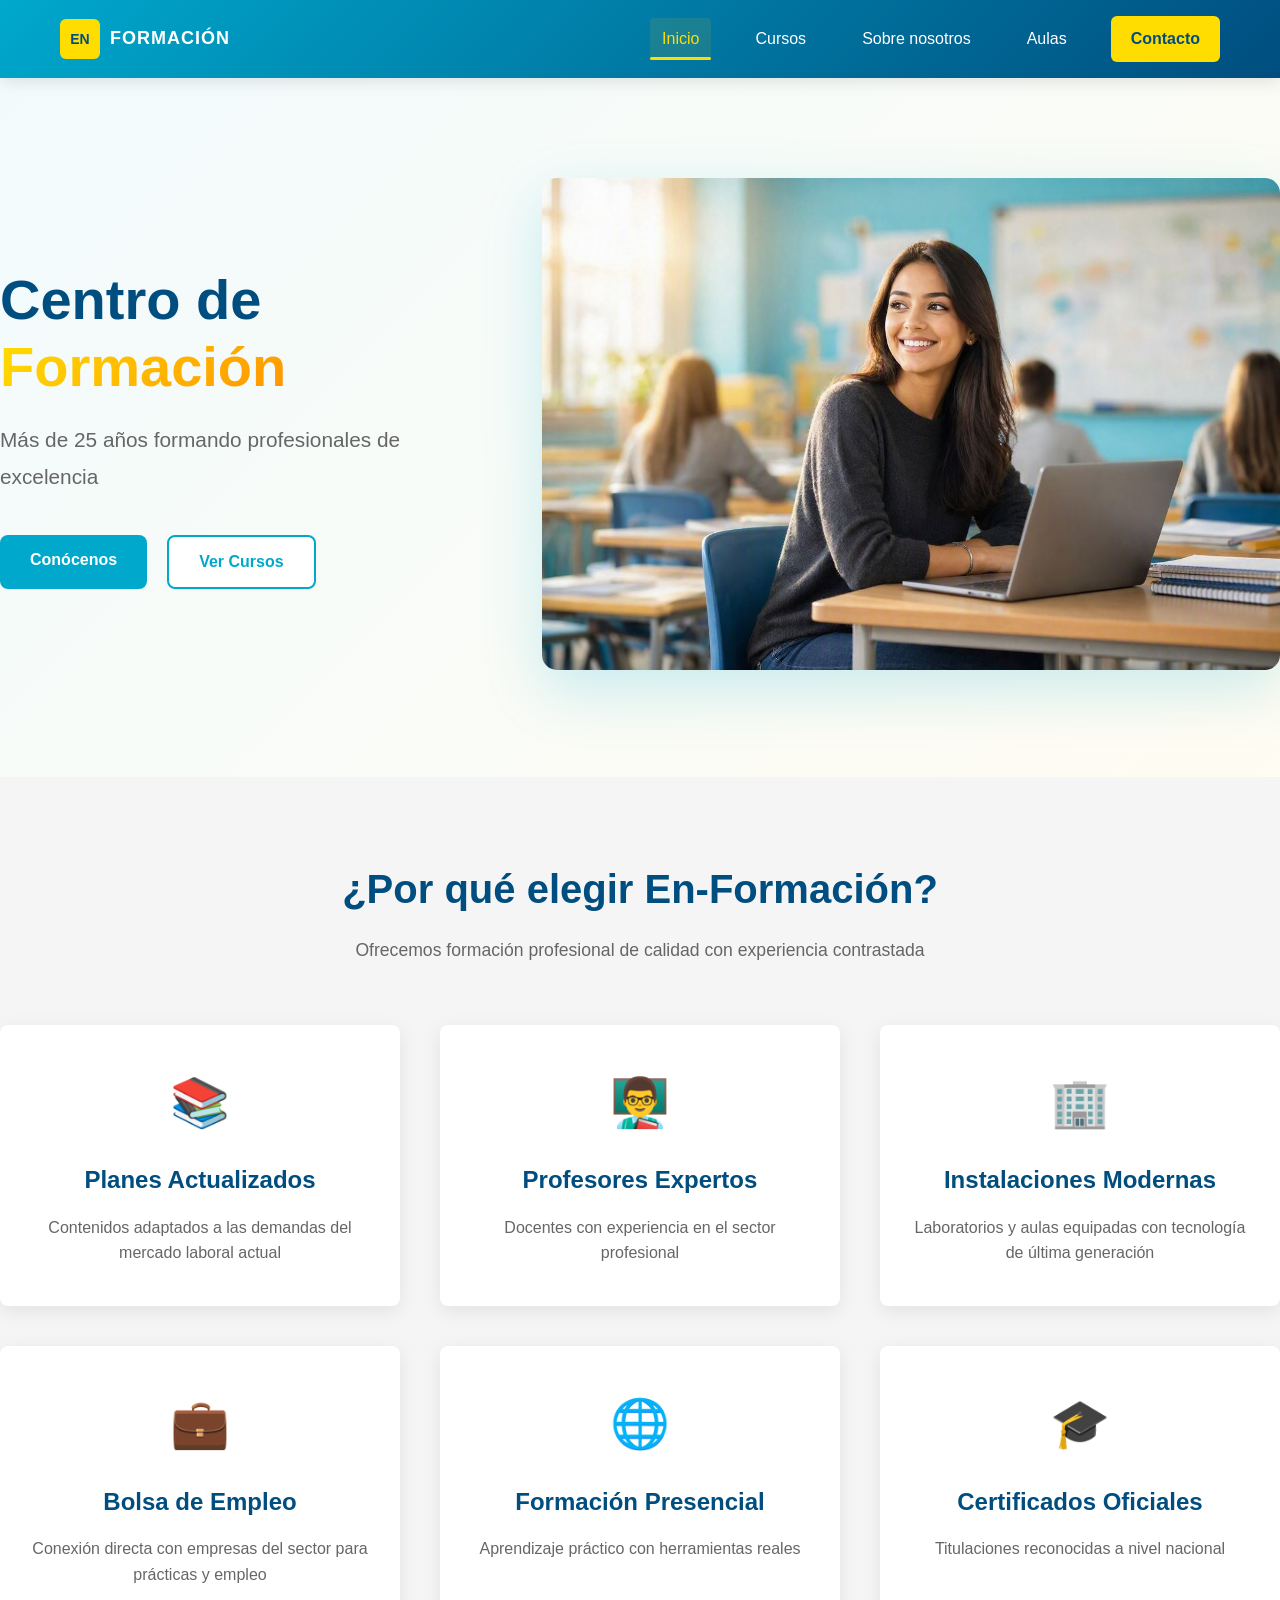
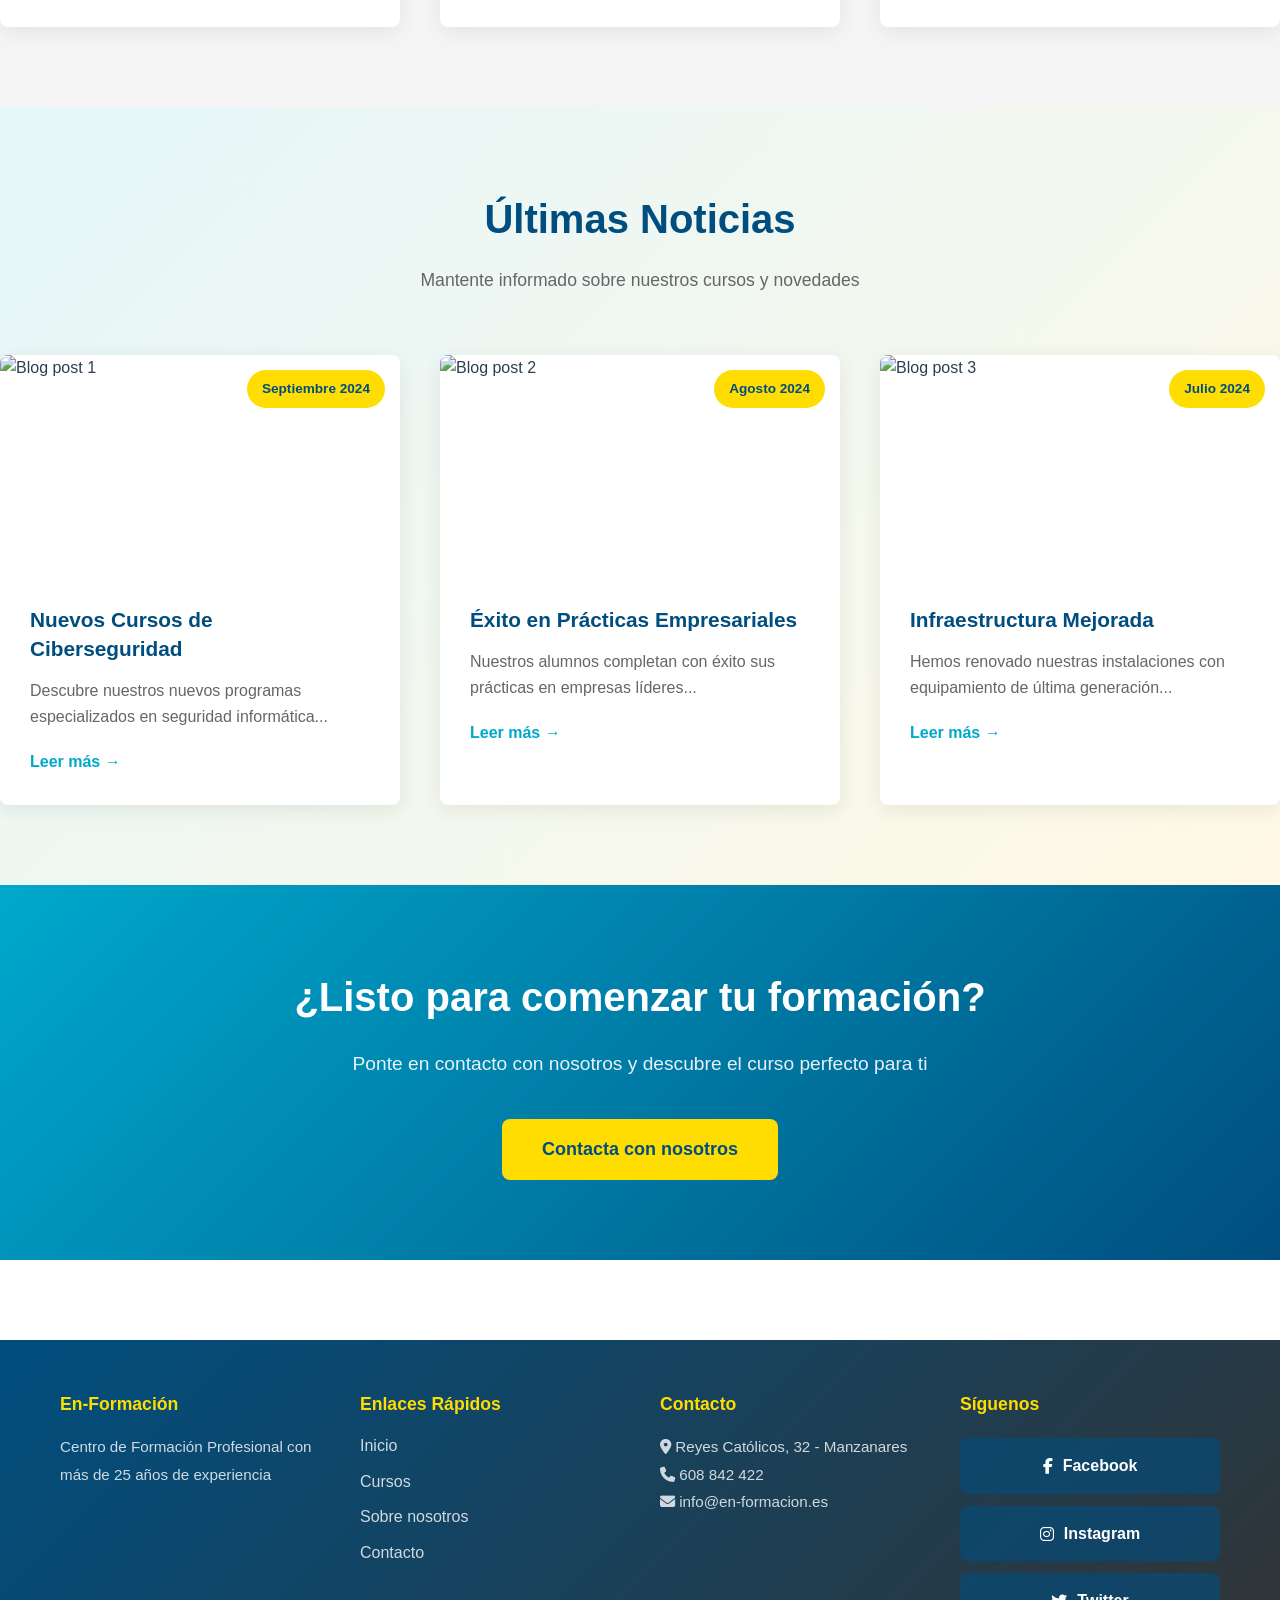
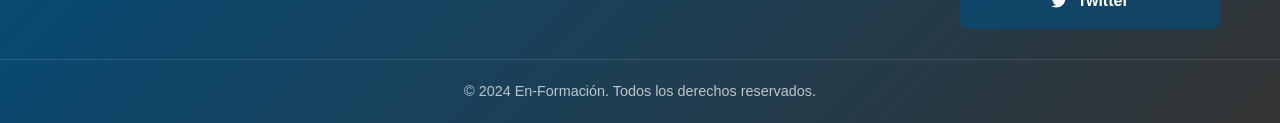
==== index.html @ 6f0fa68d "Subiendo proyecto" ====
<!DOCTYPE html>
<html lang="es">
<head>
    <meta charset="UTF-8">
    <meta name="viewport" content="width=device-width, initial-scale=1.0">
    <title>En-Formación | Centro de Formación Profesional</title>
    <link rel="stylesheet" href="css/style.css">
    <link rel="stylesheet" href="css/index.css">
    <link rel="stylesheet" href="https://cdnjs.cloudflare.com/ajax/libs/font-awesome/6.4.0/css/all.min.css">
</head>
<body>
    <!-- HEADER/NAVBAR -->
    <header class="navbar">
        <div class="navbar-container">
            <div class="logo">
                <span class="logo-icon">EN</span>
                <span class="logo-text">FORMACIÓN</span>
            </div>
            <nav class="nav-menu">
                <a href="index.html" class="nav-link active">Inicio</a>
                <a href="cursos.html" class="nav-link">Cursos</a>
                <a href="sobre-nosotros.html" class="nav-link">Sobre nosotros</a>
                <a href="galeria.html" class="nav-link">Aulas</a>
                <a href="contacto.html" class="nav-link cta-btn">Contacto</a>
            </nav>
            <div class="hamburger">
                <span></span>
                <span></span>
                <span></span>
            </div>
        </div>
    </header>

    <!-- HERO SECTION -->
    <section class="hero">
        <div class="hero-content">
            <h1 class="hero-title">Centro de <span class="highlight-yellow">Formación</span></h1>
            <p class="hero-subtitle">Más de 25 años formando profesionales de excelencia</p>
            <div class="hero-buttons">
                <a href="sobre-nosotros.html" class="btn btn-primary">Conócenos</a>
                <a href="cursos.html" class="btn btn-secondary">Ver Cursos</a>
            </div>
        </div>
        <div class="hero-image">
            <img src="img/hero-main.jpg" alt="Centro de Formación">
        </div>
    </section>

    <!-- CARACTERÍSTICAS -->
    <section class="features">
        <div class="section-header">
            <h2>¿Por qué elegir En-Formación?</h2>
            <p>Ofrecemos formación profesional de calidad con experiencia contrastada</p>
        </div>
        <div class="features-grid">
            <div class="feature-card">
                <div class="feature-icon">📚</div>
                <h3>Planes Actualizados</h3>
                <p>Contenidos adaptados a las demandas del mercado laboral actual</p>
            </div>
            <div class="feature-card">
                <div class="feature-icon">👨‍🏫</div>
                <h3>Profesores Expertos</h3>
                <p>Docentes con experiencia en el sector profesional</p>
            </div>
            <div class="feature-card">
                <div class="feature-icon">🏢</div>
                <h3>Instalaciones Modernas</h3>
                <p>Laboratorios y aulas equipadas con tecnología de última generación</p>
            </div>
            <div class="feature-card">
                <div class="feature-icon">💼</div>
                <h3>Bolsa de Empleo</h3>
                <p>Conexión directa con empresas del sector para prácticas y empleo</p>
            </div>
            <div class="feature-card">
                <div class="feature-icon">🌐</div>
                <h3>Formación Presencial</h3>
                <p>Aprendizaje práctico con herramientas reales</p>
            </div>
            <div class="feature-card">
                <div class="feature-icon">🎓</div>
                <h3>Certificados Oficiales</h3>
                <p>Titulaciones reconocidas a nivel nacional</p>
            </div>
        </div>
    </section>

    <!-- BLOG PREVIEW -->
    <section class="blog-preview">
        <div class="section-header">
            <h2>Últimas Noticias</h2>
            <p>Mantente informado sobre nuestros cursos y novedades</p>
        </div>
        <div class="blog-grid">
            <article class="blog-card">
                <div class="blog-image">
                    <img src="img/blog-1.jpg" alt="Blog post 1">
                    <span class="blog-date">Septiembre 2024</span>
                </div>
                <div class="blog-content">
                    <h3>Nuevos Cursos de Ciberseguridad</h3>
                    <p>Descubre nuestros nuevos programas especializados en seguridad informática...</p>
                    <a href="#" class="read-more">Leer más →</a>
                </div>
            </article>
            <article class="blog-card">
                <div class="blog-image">
                    <img src="img/blog-2.jpg" alt="Blog post 2">
                    <span class="blog-date">Agosto 2024</span>
                </div>
                <div class="blog-content">
                    <h3>Éxito en Prácticas Empresariales</h3>
                    <p>Nuestros alumnos completan con éxito sus prácticas en empresas líderes...</p>
                    <a href="#" class="read-more">Leer más →</a>
                </div>
            </article>
            <article class="blog-card">
                <div class="blog-image">
                    <img src="img/blog-3.jpg" alt="Blog post 3">
                    <span class="blog-date">Julio 2024</span>
                </div>
                <div class="blog-content">
                    <h3>Infraestructura Mejorada</h3>
                    <p>Hemos renovado nuestras instalaciones con equipamiento de última generación...</p>
                    <a href="#" class="read-more">Leer más →</a>
                </div>
            </article>
        </div>
    </section>

    <!-- CTA SECTION -->
    <section class="cta-section">
        <h2>¿Listo para comenzar tu formación?</h2>
        <p>Ponte en contacto con nosotros y descubre el curso perfecto para ti</p>
        <a href="contacto.html" class="btn btn-large">Contacta con nosotros</a>
    </section>

    <!-- FOOTER -->
    <footer class="footer">
        <div class="footer-content">
            <div class="footer-section">
                <h4>En-Formación</h4>
                <p>Centro de Formación Profesional con más de 25 años de experiencia</p>
            </div>
            <div class="footer-section">
                <h4>Enlaces Rápidos</h4>
                <ul>
                    <li><a href="index.html">Inicio</a></li>
                    <li><a href="cursos.html">Cursos</a></li>
                    <li><a href="sobre-nosotros.html">Sobre nosotros</a></li>
                    <li><a href="contacto.html">Contacto</a></li>
                </ul>
            </div>
            <div class="footer-section">
                <h4>Contacto</h4>
                <p><i class="fas fa-map-marker-alt"></i> Reyes Católicos, 32 - Manzanares</p>
                <p><i class="fas fa-phone"></i> 608 842 422</p>
                <p><i class="fas fa-envelope"></i> info@en-formacion.es</p>
            </div>
            <div class="footer-section">
                <h4>Síguenos</h4>
                <div class="social-links">
    <a href="https://facebook.com/enformacionmanzanares" class="social-link-button" target="_blank">
        <i class="fab fa-facebook-f"></i> Facebook
    </a>
    <a href="https://instagram.com/enformacion" class="social-link-button" target="_blank">
        <i class="fab fa-instagram"></i> Instagram
    </a>
    <a href="https://twitter.com/enformacion" class="social-link-button" target="_blank">
        <i class="fab fa-twitter"></i> Twitter
    </a>
</div>
            </div>
        </div>
        <div class="footer-bottom">
            <p>&copy; 2024 En-Formación. Todos los derechos reservados.</p>
        </div>
    </footer>

    <script src="js/script.js"></script>
</body>
</html>
---- css/style.css ----
/* ===== VARIABLES Y COLORES ===== */
:root {
    --primary-blue: #00A8CC;
    --dark-blue: #004E7F;
    --light-blue: #E0F7FF;
    --primary-yellow: #FFDD00;
    --dark-yellow: #FF9500;
    --dark-gray: #333333;
    --light-gray: #f5f5f5;
    --white: #ffffff;
    --text-dark: #2c3e50;
    --border-radius: 8px;
    --transition: all 0.3s ease;
}

/* ===== RESET ===== */
* {
    margin: 0;
    padding: 0;
    box-sizing: border-box;
}

html {
    scroll-behavior: smooth;
}

body {
    font-family: 'Segoe UI', Tahoma, Geneva, Verdana, sans-serif;
    color: var(--text-dark);
    line-height: 1.6;
    background-color: var(--white);
}

/* ===== CONTENEDOR ===== */
.container {
    max-width: 1200px;
    margin: 0 auto;
    padding: 0 20px;
}

/* ===== NAVBAR/HEADER ===== */
.navbar {
    background: linear-gradient(135deg, var(--primary-blue) 0%, var(--dark-blue) 100%);
    padding: 1rem 0;
    position: sticky;
    top: 0;
    z-index: 1000;
    box-shadow: 0 4px 15px rgba(0, 0, 0, 0.1);
}

.navbar-container {
    max-width: 1200px;
    margin: 0 auto;
    padding: 0 20px;
    display: flex;
    justify-content: space-between;
    align-items: center;
}

.logo {
    display: flex;
    align-items: center;
    gap: 10px;
    cursor: pointer;
    transition: var(--transition);
}

.logo-icon {
    background-color: var(--primary-yellow);
    color: var(--dark-blue);
    width: 40px;
    height: 40px;
    display: flex;
    align-items: center;
    justify-content: center;
    border-radius: 6px;
    font-weight: bold;
    font-size: 14px;
}

.logo-text {
    color: var(--white);
    font-weight: 700;
    font-size: 18px;
    letter-spacing: 1px;
}

.logo:hover {
    transform: scale(1.05);
}

/* ===== NAVEGACIÓN ===== */
.nav-menu {
    display: flex;
    gap: 2rem;
    align-items: center;
}

.nav-link {
    color: var(--white);
    text-decoration: none;
    font-weight: 500;
    transition: var(--transition);
    padding: 8px 12px;
    border-radius: 4px;
    position: relative;
}

.nav-link:hover,
.nav-link.active {
    color: var(--primary-yellow);
    background-color: rgba(255, 195, 0, 0.1);
}

.nav-link.active::after {
    content: '';
    position: absolute;
    bottom: 0;
    left: 0;
    right: 0;
    height: 3px;
    background-color: var(--primary-yellow);
    border-radius: 2px;
}

.cta-btn {
    background-color: var(--primary-yellow);
    color: var(--dark-blue);
    padding: 10px 20px;
    border-radius: 6px;
    font-weight: 600;
}

.cta-btn:hover {
    background-color: var(--dark-yellow);
    color: var(--white);
}

/* ===== HAMBURGER (Mobile) ===== */
.hamburger {
    display: none;
    flex-direction: column;
    cursor: pointer;
    gap: 6px;
}

.hamburger span {
    width: 25px;
    height: 3px;
    background-color: var(--white);
    border-radius: 2px;
    transition: var(--transition);
}

/* ===== BOTONES ===== */
.btn {
    display: inline-block;
    padding: 12px 30px;
    border-radius: var(--border-radius);
    text-decoration: none;
    font-weight: 600;
    transition: var(--transition);
    border: none;
    cursor: pointer;
    text-align: center;
    font-size: 16px;
}

.btn-primary {
    background-color: var(--primary-blue);
    color: var(--white);
}

.btn-primary:hover {
    background-color: var(--dark-blue);
    transform: translateY(-2px);
    box-shadow: 0 8px 20px rgba(0, 168, 204, 0.3);
}

.btn-secondary {
    background-color: var(--white);
    color: var(--primary-blue);
    border: 2px solid var(--primary-blue);
}

.btn-secondary:hover {
    background-color: var(--primary-blue);
    color: var(--white);
    transform: translateY(-2px);
}

.btn-large {
    padding: 16px 40px;
    font-size: 18px;
}

.btn-submit {
    background-color: var(--primary-yellow);
    color: var(--dark-blue);
    width: 100%;
    padding: 14px;
    font-weight: 600;
}

.btn-submit:hover {
    background-color: var(--dark-yellow);
    color: var(--white);
}

/* ===== SECCIONES ===== */
.section-header {
    text-align: center;
    margin-bottom: 60px;
}

.section-header h2 {
    font-size: 2.5rem;
    color: var(--dark-blue);
    margin-bottom: 15px;
}

.section-header p {
    font-size: 1.1rem;
    color: #666;
}

.section-title {
    text-align: center;
    font-size: 2.5rem;
    color: var(--dark-blue);
    margin-bottom: 20px;
}

.section-subtitle {
    text-align: center;
    font-size: 1.1rem;
    color: #666;
    margin-bottom: 50px;
}

/* ===== HIGHLIGHT ===== */
.highlight-yellow {
    color: var(--primary-yellow);
}

/* ===== FOOTER ===== */
.footer {
    background: linear-gradient(135deg, var(--dark-blue) 0%, var(--dark-gray) 100%);
    color: var(--white);
    padding: 50px 0 20px;
    margin-top: 80px;
}

.footer-content {
    max-width: 1200px;
    margin: 0 auto;
    padding: 0 20px;
    display: grid;
    grid-template-columns: repeat(auto-fit, minmax(250px, 1fr));
    gap: 40px;
    margin-bottom: 30px;
}

.footer-section h4 {
    color: var(--primary-yellow);
    margin-bottom: 15px;
    font-size: 1.1rem;
}

.footer-section p {
    font-size: 0.95rem;
    line-height: 1.8;
    color: rgba(255, 255, 255, 0.8);
}

.footer-section ul {
    list-style: none;
}

.footer-section ul li {
    margin-bottom: 10px;
}

.footer-section ul li a {
    color: rgba(255, 255, 255, 0.8);
    text-decoration: none;
    transition: var(--transition);
}

.footer-section ul li a:hover {
    color: var(--primary-yellow);
    padding-left: 5px;
}

.social-links {
    display: flex;
    flex-direction: column;
    gap: 12px;
    margin-top: 20px;
}

.social-link-button {
    display: flex;
    align-items: center;
    justify-content: center;
    padding: 15px 20px;
    background-color: rgba(0, 78, 127, 0.6);
    color: var(--white);
    text-decoration: none;
    border-radius: 8px;
    font-weight: 600;
    font-size: 1rem;
    transition: var(--transition);
    gap: 10px;
}

.social-link-button:hover {
    background-color: var(--primary-yellow);
    color: var(--dark-blue);
    transform: translateX(5px);
}

.social-icon {
    font-size: 1.5rem;
    cursor: pointer;
    transition: var(--transition);
}

.social-icon:hover {
    transform: scale(1.2) translateY(-5px);
}

.footer-bottom {
    text-align: center;
    padding-top: 20px;
    border-top: 1px solid rgba(255, 255, 255, 0.1);
    color: rgba(255, 255, 255, 0.7);
    font-size: 0.9rem;
}

/* ===== RESPONSIVE ===== */
@media (max-width: 768px) {
    .nav-menu {
        display: none;
        position: absolute;
        top: 70px;
        left: 0;
        right: 0;
        flex-direction: column;
        background: var(--primary-blue);
        padding: 20px;
        gap: 0;
    }

    .nav-menu.active {
        display: flex;
    }

    .nav-link {
        padding: 12px;
        border-bottom: 1px solid rgba(255, 255, 255, 0.1);
    }

    .hamburger {
        display: flex;
    }

    .section-header h2,
    .section-title {
        font-size: 1.8rem;
    }

    .footer-content {
        grid-template-columns: 1fr;
        gap: 30px;
    }
}

@media (max-width: 480px) {
    .container {
        padding: 0 15px;
    }

    .btn {
        padding: 10px 20px;
        font-size: 14px;
    }

    .section-header h2,
    .section-title {
        font-size: 1.5rem;
    }

    .logo-text {
        font-size: 14px;
    }
}
/* ===== MAPA SECTION ===== */
.mapa-section {
    padding: 80px 0;
    background: var(--white);
}

.mapa-section h2 {
    font-size: 2.5rem;
    color: var(--dark-blue);
    text-align: center;
    margin-bottom: 50px;
    font-weight: 700;
}

.mapa-container {
    position: relative;
    width: 100%;
    padding-bottom: 66.66%; /* Relación 3:2 */
    height: 0;
    overflow: hidden;
    border-radius: 12px;
    box-shadow: 0 15px 50px rgba(0, 0, 0, 0.1);
    animation: slideInUp 0.8s ease;
}

.mapa-container iframe {
    position: absolute;
    top: 0;
    left: 0;
    width: 100%;
    height: 100%;
    border: none;
    border-radius: 12px;
}

@keyframes slideInUp {
    from {
        opacity: 0;
        transform: translateY(30px);
    }
    to {
        opacity: 1;
        transform: translateY(0);
    }
}

/* ===== RESPONSIVE ===== */
@media (max-width: 768px) {
    .mapa-section h2 {
        font-size: 1.8rem;
    }

    .mapa-container {
        padding-bottom: 56.25%; /* Relación 16:9 en móvil */
    }
}
---- css/index.css ----
/* ===== HERO SECTION ===== */
.hero {
    display: grid;
    grid-template-columns: 0.75fr 1.15fr;
    align-items: center;
    gap: 60px;
    padding: 100px 0;
    background: linear-gradient(135deg, rgba(0, 168, 204, 0.05) 0%, rgba(255, 195, 0, 0.05) 100%);
    min-height: 600px;
}

.hero-content {
    animation: slideInLeft 0.8s ease;
}

.hero-title {
    font-size: 3.5rem;
    color: var(--dark-blue);
    margin-bottom: 20px;
    font-weight: 800;
    line-height: 1.2;
}

.hero-title .highlight-yellow {
    background: linear-gradient(135deg, var(--primary-yellow), var(--dark-yellow));
    -webkit-background-clip: text;
    -webkit-text-fill-color: transparent;
    background-clip: text;
}

.hero-subtitle {
    font-size: 1.3rem;
    color: #666;
    margin-bottom: 40px;
    line-height: 1.8;
}

.hero-buttons {
    display: flex;
    gap: 20px;
    flex-wrap: wrap;
}

.hero-image {
    position: relative;
    animation: slideInRight 0.8s ease;
}

.hero-image img {
    width: 100%;
    height: auto;
    border-radius: 15px;
    box-shadow: 0 20px 60px rgba(0, 168, 204, 0.2);
    transition: var(--transition);
}

.hero-image img:hover {
    transform: translateY(-10px);
    box-shadow: 0 30px 80px rgba(255, 230, 3, 0.993);
}

/* ===== ANIMACIONES ===== */
@keyframes slideInLeft {
    from {
        opacity: 0;
        transform: translateX(-50px);
    }
    to {
        opacity: 1;
        transform: translateX(0);
    }
}

@keyframes slideInRight {
    from {
        opacity: 0;
        transform: translateX(50px);
    }
    to {
        opacity: 1;
        transform: translateX(0);
    }
}

@keyframes fadeInUp {
    from {
        opacity: 0;
        transform: translateY(30px);
    }
    to {
        opacity: 1;
        transform: translateY(0);
    }
}

@keyframes scaleIn {
    from {
        opacity: 0;
        transform: scale(0.9);
    }
    to {
        opacity: 1;
        transform: scale(1);
    }
}

/* ===== FEATURES SECTION ===== */
.features {
    padding: 80px 0;
    background-color: var(--light-gray);
}

.features-grid {
    display: grid;
    grid-template-columns: repeat(auto-fit, minmax(300px, 1fr));
    gap: 40px;
}

.feature-card {
    background: var(--white);
    padding: 40px 30px;
    border-radius: var(--border-radius);
    text-align: center;
    transition: var(--transition);
    box-shadow: 0 5px 20px rgba(0, 0, 0, 0.08);
    animation: fadeInUp 0.6s ease both;
}

.feature-card:nth-child(1) { animation-delay: 0.1s; }
.feature-card:nth-child(2) { animation-delay: 0.2s; }
.feature-card:nth-child(3) { animation-delay: 0.3s; }
.feature-card:nth-child(4) { animation-delay: 0.4s; }
.feature-card:nth-child(5) { animation-delay: 0.5s; }
.feature-card:nth-child(6) { animation-delay: 0.6s; }

.feature-card:hover {
    transform: translateY(-15px);
    box-shadow: 0 15px 50px rgba(0, 168, 204, 0.2);
}

.feature-icon {
    font-size: 3rem;
    margin-bottom: 20px;
}

.feature-card h3 {
    font-size: 1.5rem;
    color: var(--dark-blue);
    margin-bottom: 15px;
}

.feature-card p {
    color: #666;
    line-height: 1.6;
}

/* ===== BLOG PREVIEW SECTION ===== */
.blog-preview {
    padding: 80px 0;
    background: linear-gradient(135deg, rgba(0, 168, 204, 0.1) 0%, rgba(255, 195, 0, 0.1) 100%);
}

.blog-grid {
    display: grid;
    grid-template-columns: repeat(auto-fit, minmax(330px, 1fr));
    gap: 40px;
}

.blog-card {
    background: var(--white);
    border-radius: var(--border-radius);
    overflow: hidden;
    transition: var(--transition);
    box-shadow: 0 5px 20px rgba(0, 0, 0, 0.08);
    animation: scaleIn 0.6s ease both;
}

.blog-card:nth-child(1) { animation-delay: 0.1s; }
.blog-card:nth-child(2) { animation-delay: 0.2s; }
.blog-card:nth-child(3) { animation-delay: 0.3s; }

.blog-card:hover {
    transform: translateY(-10px);
    box-shadow: 0 15px 50px rgba(0, 168, 204, 0.2);
}

.blog-image {
    position: relative;
    height: 220px;
    overflow: hidden;
}

.blog-image img {
    width: 100%;
    height: 100%;
    object-fit: cover;
    transition: var(--transition);
}

.blog-card:hover .blog-image img {
    transform: scale(1.1);
}

.blog-date {
    position: absolute;
    top: 15px;
    right: 15px;
    background-color: var(--primary-yellow);
    color: var(--dark-blue);
    padding: 8px 15px;
    border-radius: 20px;
    font-size: 0.85rem;
    font-weight: 600;
}

.blog-content {
    padding: 30px;
}

.blog-content h3 {
    color: var(--dark-blue);
    margin-bottom: 15px;
    font-size: 1.3rem;
    line-height: 1.4;
}

.blog-content p {
    color: #666;
    margin-bottom: 20px;
    line-height: 1.6;
}

.read-more {
    color: var(--primary-blue);
    text-decoration: none;
    font-weight: 600;
    transition: var(--transition);
    display: inline-block;
}

.read-more:hover {
    color: var(--primary-yellow);
    transform: translateX(5px);
}

/* ===== CTA SECTION ===== */
.cta-section {
    padding: 80px 0;
    background: linear-gradient(135deg, var(--primary-blue) 0%, var(--dark-blue) 100%);
    text-align: center;
    color: var(--white);
}

.cta-section h2 {
    font-size: 2.5rem;
    margin-bottom: 20px;
}

.cta-section p {
    font-size: 1.2rem;
    margin-bottom: 40px;
    color: rgba(255, 255, 255, 0.9);
}

.cta-section .btn {
    background-color: var(--primary-yellow);
    color: var(--dark-blue);
}

.cta-section .btn:hover {
    background-color: var(--white);
    transform: translateY(-3px);
}

/* ===== RESPONSIVE ===== */
@media (max-width: 768px) {
    .hero {
        grid-template-columns: 1fr;
        padding: 40px 5%;
        min-height: auto;
        gap: 30px;
    }

    .hero-title {
        font-size: 2.2rem;
    }

    .hero-subtitle {
        font-size: 1.1rem;
    }

    .hero-buttons {
        flex-direction: column;
    }

    .hero-buttons .btn {
        width: 100%;
    }

    .features,
    .blog-preview,
    .cta-section {
        padding: 60px 0;
    }

    .features-grid,
    .blog-grid {
        grid-template-columns: 1fr;
        gap: 30px;
    }

    .cta-section h2 {
        font-size: 1.8rem;
    }

    .cta-section p {
        font-size: 1rem;
    }
}

@media (max-width: 480px) {
    .hero-title {
        font-size: 1.8rem;
    }

    .hero-subtitle {
        font-size: 1rem;
    }

    .features,
    .blog-preview,
    .cta-section {
        padding: 40px 0;
    }

    .feature-card,
    .blog-card {
        padding: 25px 15px;
    }

    .cta-section h2 {
        font-size: 1.5rem;
    }
}
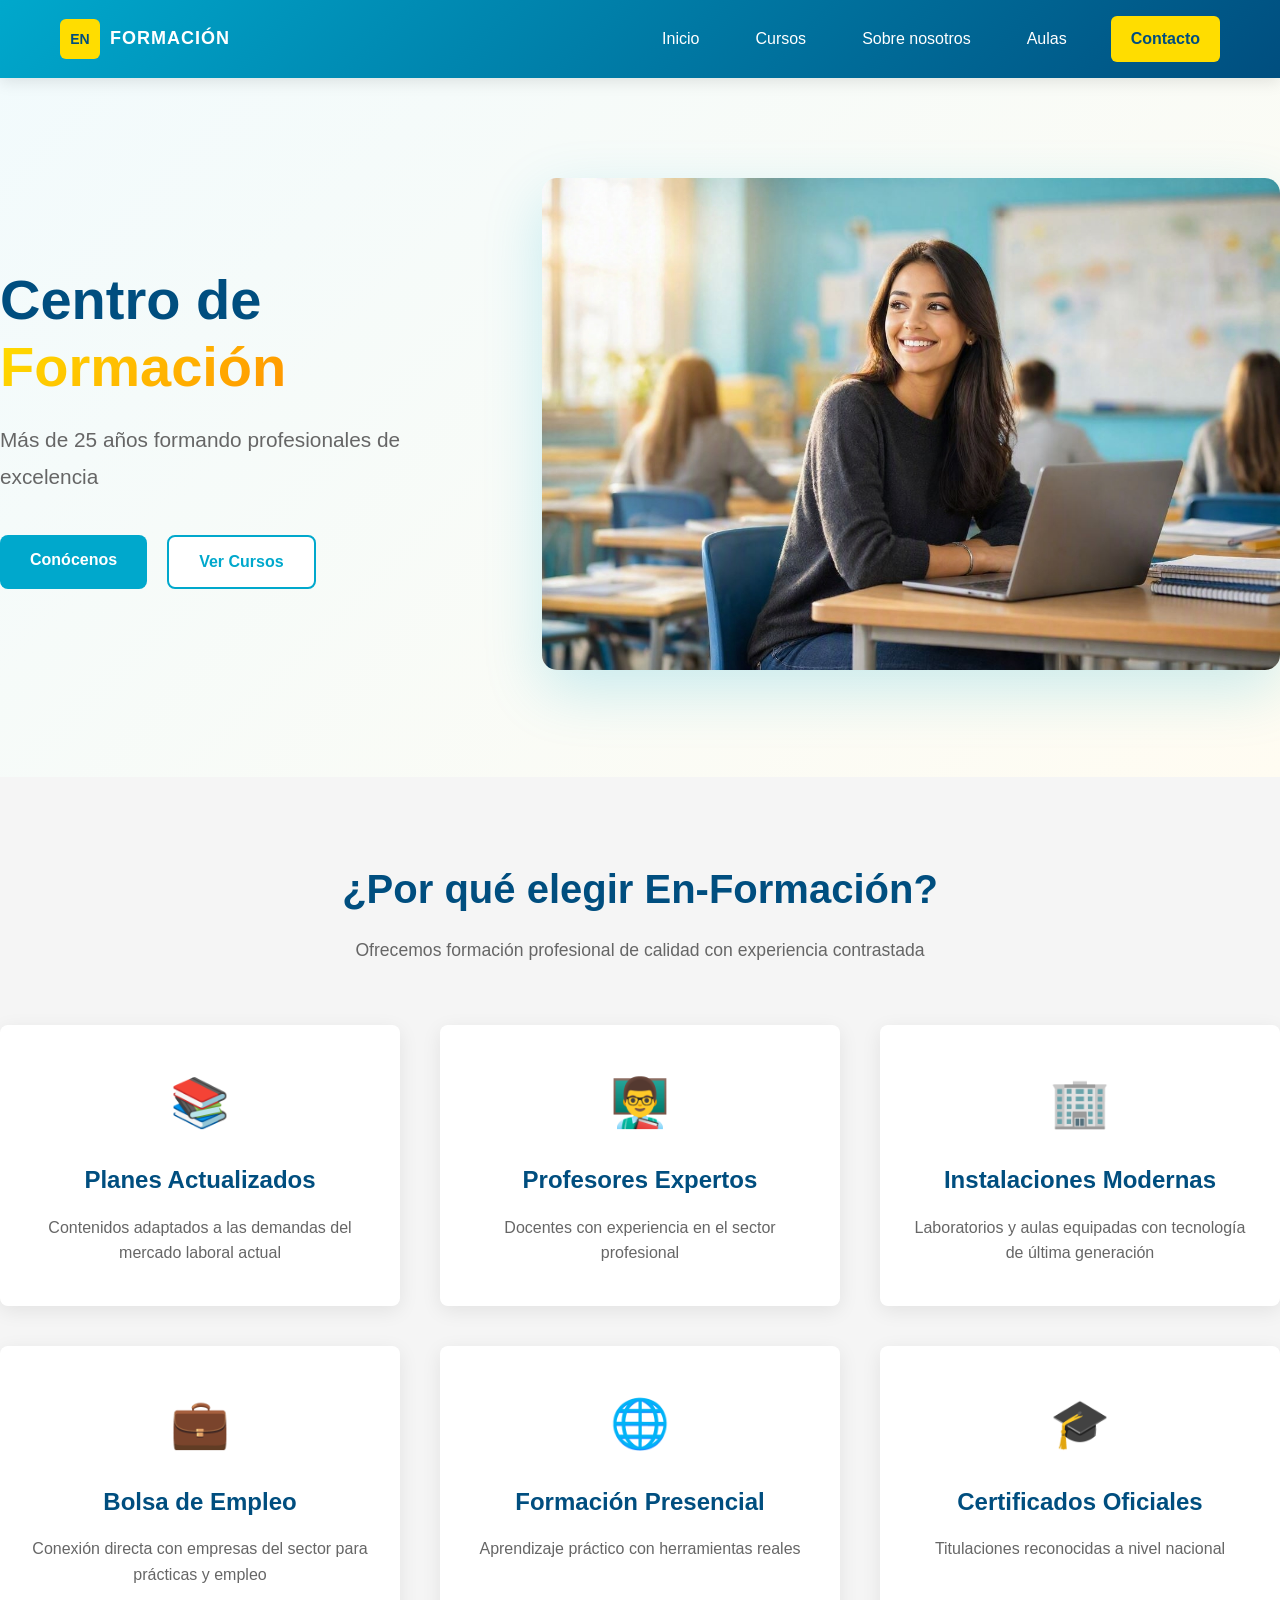
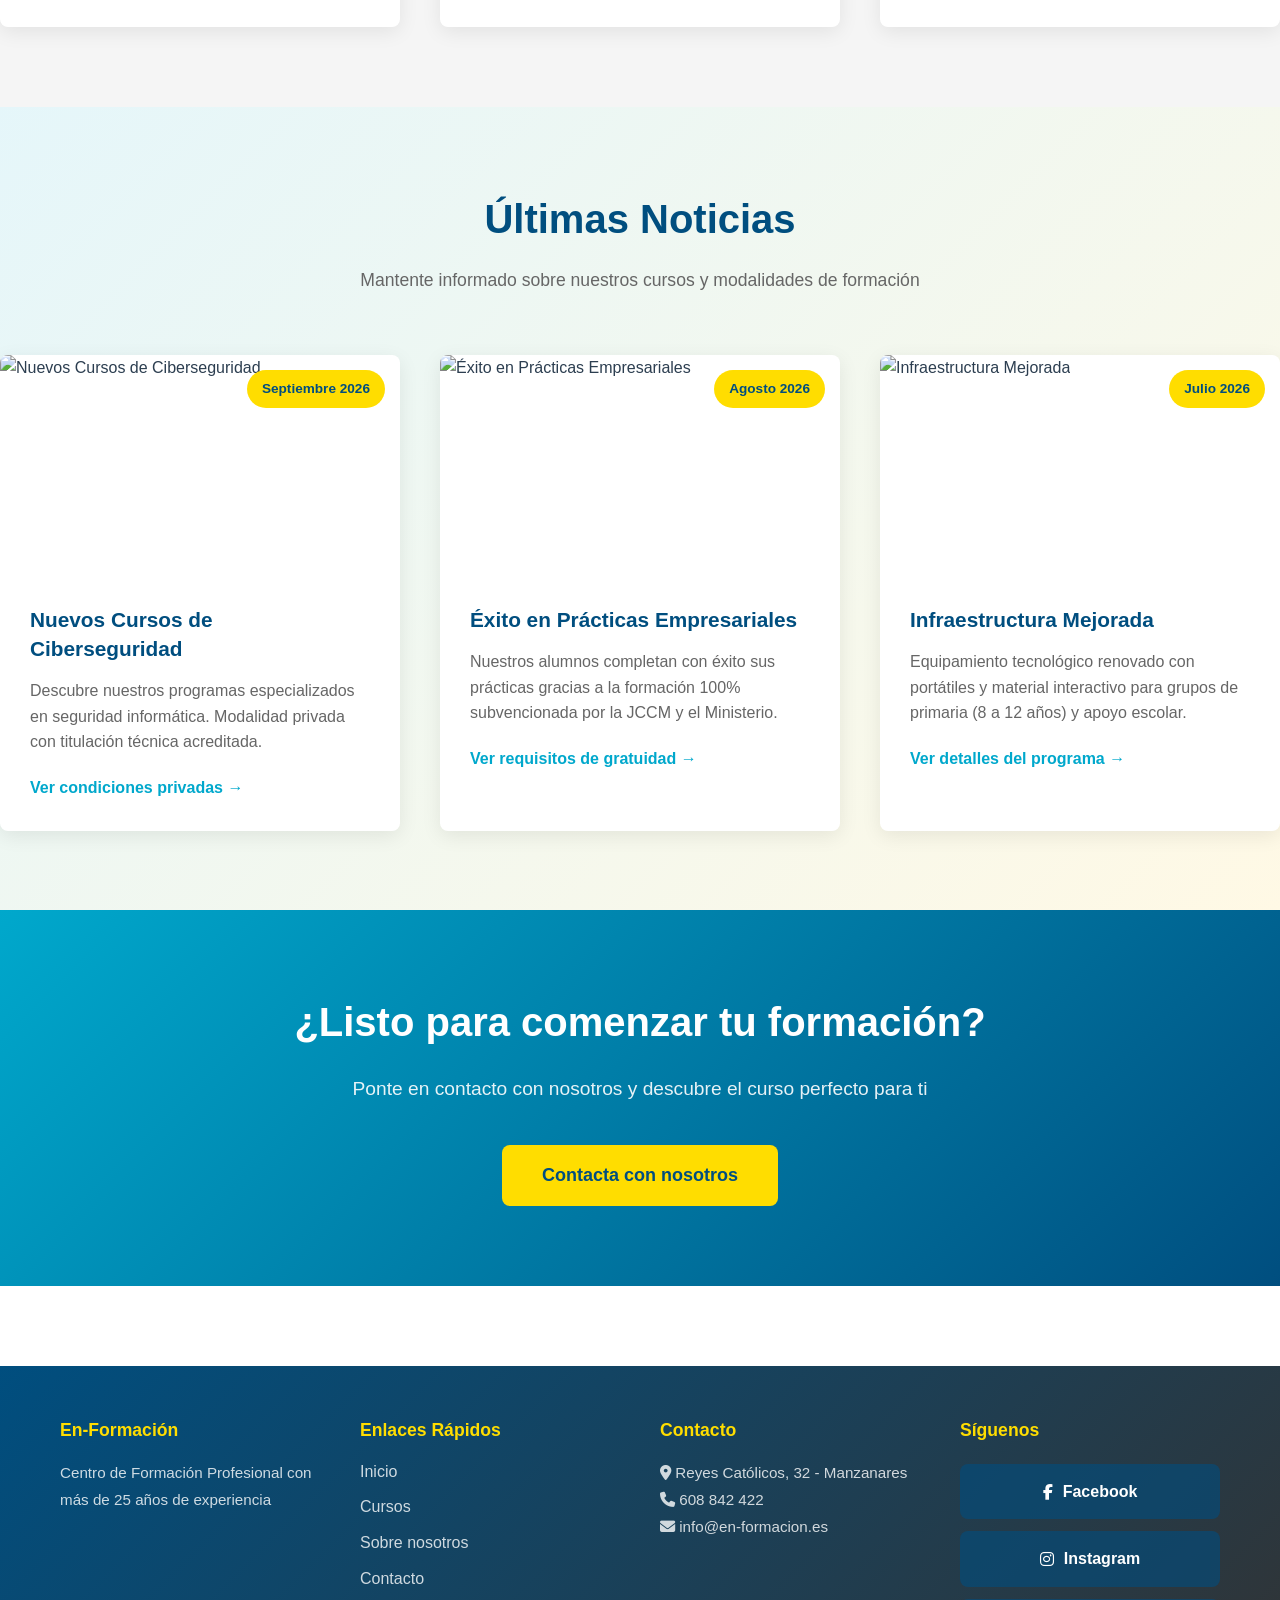
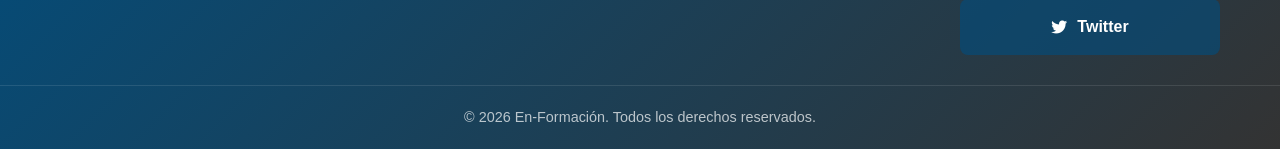
==== commit 789a37ad: "Add files via upload" ====
--- a/index.html
+++ b/index.html
@@ -1,183 +1,792 @@
-<!DOCTYPE html>
-<html lang="es">
-<head>
-    <meta charset="UTF-8">
-    <meta name="viewport" content="width=device-width, initial-scale=1.0">
-    <title>En-Formación | Centro de Formación Profesional</title>
-    <link rel="stylesheet" href="css/style.css">
-    <link rel="stylesheet" href="css/index.css">
-    <link rel="stylesheet" href="https://cdnjs.cloudflare.com/ajax/libs/font-awesome/6.4.0/css/all.min.css">
-</head>
-<body>
-    <!-- HEADER/NAVBAR -->
-    <header class="navbar">
-        <div class="navbar-container">
-            <div class="logo">
-                <span class="logo-icon">EN</span>
-                <span class="logo-text">FORMACIÓN</span>
-            </div>
-            <nav class="nav-menu">
-                <a href="index.html" class="nav-link active">Inicio</a>
-                <a href="cursos.html" class="nav-link">Cursos</a>
-                <a href="sobre-nosotros.html" class="nav-link">Sobre nosotros</a>
-                <a href="galeria.html" class="nav-link">Aulas</a>
-                <a href="contacto.html" class="nav-link cta-btn">Contacto</a>
-            </nav>
-            <div class="hamburger">
-                <span></span>
-                <span></span>
-                <span></span>
-            </div>
-        </div>
-    </header>
-
-    <!-- HERO SECTION -->
-    <section class="hero">
-        <div class="hero-content">
-            <h1 class="hero-title">Centro de <span class="highlight-yellow">Formación</span></h1>
-            <p class="hero-subtitle">Más de 25 años formando profesionales de excelencia</p>
-            <div class="hero-buttons">
-                <a href="sobre-nosotros.html" class="btn btn-primary">Conócenos</a>
-                <a href="cursos.html" class="btn btn-secondary">Ver Cursos</a>
-            </div>
-        </div>
-        <div class="hero-image">
-            <img src="img/hero-main.jpg" alt="Centro de Formación">
-        </div>
-    </section>
-
-    <!-- CARACTERÍSTICAS -->
-    <section class="features">
-        <div class="section-header">
-            <h2>¿Por qué elegir En-Formación?</h2>
-            <p>Ofrecemos formación profesional de calidad con experiencia contrastada</p>
-        </div>
-        <div class="features-grid">
-            <div class="feature-card">
-                <div class="feature-icon">📚</div>
-                <h3>Planes Actualizados</h3>
-                <p>Contenidos adaptados a las demandas del mercado laboral actual</p>
-            </div>
-            <div class="feature-card">
-                <div class="feature-icon">👨‍🏫</div>
-                <h3>Profesores Expertos</h3>
-                <p>Docentes con experiencia en el sector profesional</p>
-            </div>
-            <div class="feature-card">
-                <div class="feature-icon">🏢</div>
-                <h3>Instalaciones Modernas</h3>
-                <p>Laboratorios y aulas equipadas con tecnología de última generación</p>
-            </div>
-            <div class="feature-card">
-                <div class="feature-icon">💼</div>
-                <h3>Bolsa de Empleo</h3>
-                <p>Conexión directa con empresas del sector para prácticas y empleo</p>
-            </div>
-            <div class="feature-card">
-                <div class="feature-icon">🌐</div>
-                <h3>Formación Presencial</h3>
-                <p>Aprendizaje práctico con herramientas reales</p>
-            </div>
-            <div class="feature-card">
-                <div class="feature-icon">🎓</div>
-                <h3>Certificados Oficiales</h3>
-                <p>Titulaciones reconocidas a nivel nacional</p>
-            </div>
-        </div>
-    </section>
-
-    <!-- BLOG PREVIEW -->
-    <section class="blog-preview">
-        <div class="section-header">
-            <h2>Últimas Noticias</h2>
-            <p>Mantente informado sobre nuestros cursos y novedades</p>
-        </div>
-        <div class="blog-grid">
-            <article class="blog-card">
-                <div class="blog-image">
-                    <img src="img/blog-1.jpg" alt="Blog post 1">
-                    <span class="blog-date">Septiembre 2024</span>
-                </div>
-                <div class="blog-content">
-                    <h3>Nuevos Cursos de Ciberseguridad</h3>
-                    <p>Descubre nuestros nuevos programas especializados en seguridad informática...</p>
-                    <a href="#" class="read-more">Leer más →</a>
-                </div>
-            </article>
-            <article class="blog-card">
-                <div class="blog-image">
-                    <img src="img/blog-2.jpg" alt="Blog post 2">
-                    <span class="blog-date">Agosto 2024</span>
-                </div>
-                <div class="blog-content">
-                    <h3>Éxito en Prácticas Empresariales</h3>
-                    <p>Nuestros alumnos completan con éxito sus prácticas en empresas líderes...</p>
-                    <a href="#" class="read-more">Leer más →</a>
-                </div>
-            </article>
-            <article class="blog-card">
-                <div class="blog-image">
-                    <img src="img/blog-3.jpg" alt="Blog post 3">
-                    <span class="blog-date">Julio 2024</span>
-                </div>
-                <div class="blog-content">
-                    <h3>Infraestructura Mejorada</h3>
-                    <p>Hemos renovado nuestras instalaciones con equipamiento de última generación...</p>
-                    <a href="#" class="read-more">Leer más →</a>
-                </div>
-            </article>
-        </div>
-    </section>
-
-    <!-- CTA SECTION -->
-    <section class="cta-section">
-        <h2>¿Listo para comenzar tu formación?</h2>
-        <p>Ponte en contacto con nosotros y descubre el curso perfecto para ti</p>
-        <a href="contacto.html" class="btn btn-large">Contacta con nosotros</a>
-    </section>
-
-    <!-- FOOTER -->
-    <footer class="footer">
-        <div class="footer-content">
-            <div class="footer-section">
-                <h4>En-Formación</h4>
-                <p>Centro de Formación Profesional con más de 25 años de experiencia</p>
-            </div>
-            <div class="footer-section">
-                <h4>Enlaces Rápidos</h4>
-                <ul>
-                    <li><a href="index.html">Inicio</a></li>
-                    <li><a href="cursos.html">Cursos</a></li>
-                    <li><a href="sobre-nosotros.html">Sobre nosotros</a></li>
-                    <li><a href="contacto.html">Contacto</a></li>
-                </ul>
-            </div>
-            <div class="footer-section">
-                <h4>Contacto</h4>
-                <p><i class="fas fa-map-marker-alt"></i> Reyes Católicos, 32 - Manzanares</p>
-                <p><i class="fas fa-phone"></i> 608 842 422</p>
-                <p><i class="fas fa-envelope"></i> info@en-formacion.es</p>
-            </div>
-            <div class="footer-section">
-                <h4>Síguenos</h4>
-                <div class="social-links">
-    <a href="https://facebook.com/enformacionmanzanares" class="social-link-button" target="_blank">
-        <i class="fab fa-facebook-f"></i> Facebook
-    </a>
-    <a href="https://instagram.com/enformacion" class="social-link-button" target="_blank">
-        <i class="fab fa-instagram"></i> Instagram
-    </a>
-    <a href="https://twitter.com/enformacion" class="social-link-button" target="_blank">
-        <i class="fab fa-twitter"></i> Twitter
-    </a>
-</div>
-            </div>
-        </div>
-        <div class="footer-bottom">
-            <p>&copy; 2024 En-Formación. Todos los derechos reservados.</p>
-        </div>
-    </footer>
-
-    <script src="js/script.js"></script>
-</body>
+<!DOCTYPE html>
+<html lang="es">
+<head>
+    <meta charset="UTF-8">
+    <meta name="viewport" content="width=device-width, initial-scale=1.0">
+    <title>Centro de Formación - En-Formación</title>
+
+    <!-- Font Awesome -->
+    <link rel="stylesheet" href="https://cdnjs.cloudflare.com/ajax/libs/font-awesome/6.4.0/css/all.min.css">
+
+    <!-- Archivos CSS del proyecto -->
+    <link rel="stylesheet" href="style.css">
+    <link rel="stylesheet" href="css/style.css">
+    <link rel="stylesheet" href="css/index.css">
+    <link rel="stylesheet" href="css/cursos.css">
+    <link rel="stylesheet" href="css/contacto.css">
+    <link rel="stylesheet" href="css/sobre-nosotros.css">
+    <link rel="stylesheet" href="css/galeria.css">
+</head>
+<body>
+
+    <!-- HEADER/NAVBAR -->
+    <header class="navbar">
+        <div class="navbar-container">
+            <div class="logo">
+                <span class="logo-icon">EN</span>
+                <span class="logo-text">FORMACIÓN</span>
+            </div>
+            <nav class="nav-menu">
+                <a href="#inicio" data-section="inicio" class="nav-link active">Inicio</a>
+                <a href="#cursos" data-section="cursos" class="nav-link">Cursos</a>
+                <a href="#sobre-nosotros" data-section="sobre-nosotros" class="nav-link">Sobre nosotros</a>
+                <a href="#galeria" data-section="galeria" class="nav-link">Aulas</a>
+                <a href="#contacto" data-section="contacto" class="nav-link cta-btn">Contacto</a>
+            </nav>
+            <div class="hamburger">
+                <span></span>
+                <span></span>
+                <span></span>
+            </div>
+        </div>
+    </header>
+
+    <!-- CONTENEDOR PRINCIPAL -->
+    <main id="main-content">
+
+        <!-- SECCIÓN 1: INICIO -->
+        <section id="inicio" class="page-section" style="display: block;">
+            <section class="hero">
+                <div class="hero-content">
+                    <h1 class="hero-title">Centro de <span class="highlight-yellow">Formación</span></h1>
+                    <p class="hero-subtitle">Más de 25 años formando profesionales de excelencia</p>
+                    <div class="hero-buttons">
+                        <a href="#sobre-nosotros" data-section="sobre-nosotros" class="btn btn-primary">Conócenos</a>
+                        <a href="#cursos" data-section="cursos" class="btn btn-secondary">Ver Cursos</a>
+                    </div>
+                </div>
+                <div class="hero-image">
+                    <img src="img/hero-main.jpg" alt="Centro de Formación">
+                </div>
+            </section>
+
+            <section class="features">
+                <div class="section-header">
+                    <h2>¿Por qué elegir En-Formación?</h2>
+                    <p>Ofrecemos formación profesional de calidad con experiencia contrastada</p>
+                </div>
+                <div class="features-grid">
+                    <div class="feature-card">
+                        <div class="feature-icon">📚</div>
+                        <h3>Planes Actualizados</h3>
+                        <p>Contenidos adaptados a las demandas del mercado laboral actual</p>
+                    </div>
+                    <div class="feature-card">
+                        <div class="feature-icon">👨‍🏫</div>
+                        <h3>Profesores Expertos</h3>
+                        <p>Docentes con experiencia en el sector profesional</p>
+                    </div>
+                    <div class="feature-card">
+                        <div class="feature-icon">🏢</div>
+                        <h3>Instalaciones Modernas</h3>
+                        <p>Laboratorios y aulas equipadas con tecnología de última generación</p>
+                    </div>
+                    <div class="feature-card">
+                        <div class="feature-icon">💼</div>
+                        <h3>Bolsa de Empleo</h3>
+                        <p>Conexión directa con empresas del sector para prácticas y empleo</p>
+                    </div>
+                    <div class="feature-card">
+                        <div class="feature-icon">🌐</div>
+                        <h3>Formación Presencial</h3>
+                        <p>Aprendizaje práctico con herramientas reales</p>
+                    </div>
+                    <div class="feature-card">
+                        <div class="feature-icon">🎓</div>
+                        <h3>Certificados Oficiales</h3>
+                        <p>Titulaciones reconocidas a nivel nacional</p>
+                    </div>
+                </div>
+            </section>
+
+            <!-- SECCIÓN ÚLTIMAS NOTICIAS -->
+            <section class="blog-preview">
+                <div class="section-header">
+                    <h2>Últimas Noticias</h2>
+                    <p>Mantente informado sobre nuestros cursos y modalidades de formación</p>
+                </div>
+                <div class="blog-grid">
+                    
+                    <!-- NOTICIA 1 -->
+                    <article class="blog-card">
+                        <div class="blog-image">
+                            <img src="img/ciberseguridad_2.jpg" alt="Nuevos Cursos de Ciberseguridad">
+                            <span class="blog-date">Septiembre 2026</span>
+                        </div>
+                        <div class="blog-content">
+                            <h3>Nuevos Cursos de Ciberseguridad</h3>
+                            <p>Descubre nuestros programas especializados en seguridad informática. Modalidad privada con titulación técnica acreditada.</p>
+                            <a href="#contacto" data-section="contacto" class="read-more">Ver condiciones privadas →</a>
+                        </div>
+                    </article>
+
+                    <!-- NOTICIA 2 -->
+                    <article class="blog-card">
+                        <div class="blog-image">
+                            <img src="img/Acta_como_un_gestor.jpg" alt="Éxito en Prácticas Empresariales">
+                            <span class="blog-date">Agosto 2026</span>
+                        </div>
+                        <div class="blog-content">
+                            <h3>Éxito en Prácticas Empresariales</h3>
+                            <p>Nuestros alumnos completan con éxito sus prácticas gracias a la formación 100% subvencionada por la JCCM y el Ministerio.</p>
+                            <a href="#contacto" data-section="contacto" class="read-more">Ver requisitos de gratuidad →</a>
+                        </div>
+                    </article>
+
+                    <!-- NOTICIA 3 -->
+                    <article class="blog-card">
+                        <div class="blog-image">
+                            <img src="img/Diverse_8_to_12_year_old_kids.jpg" alt="Infraestructura Mejorada">
+                            <span class="blog-date">Julio 2026</span>
+                        </div>
+                        <div class="blog-content">
+                            <h3>Infraestructura Mejorada</h3>
+                            <p>Equipamiento tecnológico renovado con portátiles y material interactivo para grupos de primaria (8 a 12 años) y apoyo escolar.</p>
+                            <a href="#contacto" data-section="contacto" class="read-more">Ver detalles del programa →</a>
+                        </div>
+                    </article>
+
+                </div>
+            </section>
+
+            <section class="cta-section">
+                <h2>¿Listo para comenzar tu formación?</h2>
+                <p>Ponte en contacto con nosotros y descubre el curso perfecto para ti</p>
+                <a href="#contacto" data-section="contacto" class="btn btn-large">Contacta con nosotros</a>
+            </section>
+        </section>
+
+        <!-- SECCIÓN 2: CURSOS -->
+        <section id="cursos" class="page-section" style="display: none;">
+            <section class="hero-cursos">
+                <div class="hero-overlay">
+                    <h1>Nuestros Cursos</h1>
+                    <p>Formación profesional adaptada a tu futuro</p>
+                </div>
+            </section>
+
+            <section class="filter-section">
+                <div class="container">
+                    <h2>Filtrar por categoría</h2>
+                    <div class="filter-buttons">
+                        <button class="filter-btn active" data-filter="all">Todos</button>
+                        <button class="filter-btn" data-filter="informatica">Informática</button>
+                        <button class="filter-btn" data-filter="administracion">Administración</button>
+                        <button class="filter-btn" data-filter="comercio">Comercio</button>
+                        <button class="filter-btn" data-filter="servicios">Servicios</button>
+                    </div>
+                </div>
+            </section>
+
+            <section class="cursos-section">
+                <div class="container">
+                    <div class="cursos-grid">
+                        <div class="curso-card" data-category="idiomas">
+                            <div class="curso-imagen">
+                                <img src="img/curso-idiomas.jpg" alt="Idiomas">
+                            </div>
+                            <div class="curso-header">
+                                <span class="curso-icon">🌐</span>
+                                <span class="curso-nivel">Nivel: Todos</span>
+                            </div>
+                            <div class="curso-body">
+                                <h3>Inglés - Trinity College London</h3>
+                                <p class="curso-desc">Preparación de inglés para todas las edades. Certificaciones oficiales de Trinity College (A2, B1, B2, C1). Centro examinador oficial.</p>
+                                <div class="curso-info">
+                                    <span>📚 Flexible</span>
+                                    <span>👥 Grupos reducidos</span>
+                                </div>
+                            </div>
+                            <div class="curso-footer">
+                                <a href="#contacto" data-section="contacto" class="btn-curso">Más información</a>
+                            </div>
+                        </div>
+
+                        <div class="curso-card" data-category="informatica">
+                            <div class="curso-imagen">
+                                <img src="img/curso-gestion.jpg" alt="Ofimática">
+                            </div>
+                            <div class="curso-header">
+                                <span class="curso-icon">💻</span>
+                                <span class="curso-nivel">Nivel: Básico/Avanzado</span>
+                            </div>
+                            <div class="curso-body">
+                                <h3>Ofimática Básica y Avanzada</h3>
+                                <p class="curso-desc">Formación práctica en Microsoft Office. Word, Excel, PowerPoint y herramientas esenciales para el trabajo administrativo.</p>
+                                <div class="curso-info">
+                                    <span>📚 Flexible</span>
+                                    <span>👥 Todos los niveles</span>
+                                </div>
+                            </div>
+                            <div class="curso-footer">
+                                <a href="#contacto" data-section="contacto" class="btn-curso">Más información</a>
+                            </div>
+                        </div>
+
+                        <div class="curso-card" data-category="informatica">
+                            <div class="curso-imagen">
+                                <img src="img/curso-competencias-digitales.jpg" alt="Competencias Digitales">
+                            </div>
+                            <div class="curso-header">
+                                <span class="curso-icon">📱</span>
+                                <span class="curso-nivel">Nivel: Básico</span>
+                            </div>
+                            <div class="curso-body">
+                                <h3>Competencias Digitales</h3>
+                                <p class="curso-desc">Uso seguro de Internet, navegación, correo electrónico y herramientas esenciales para trabajo y comunicación en línea.</p>
+                                <div class="curso-info">
+                                    <span>📚 Flexible</span>
+                                    <span>👥 Gratuito/Subvencionado</span>
+                                </div>
+                            </div>
+                            <div class="curso-footer">
+                                <a href="#contacto" data-section="contacto" class="btn-curso">Más información</a>
+                            </div>
+                        </div>
+
+                        <div class="curso-card" data-category="servicios">
+                            <div class="curso-imagen">
+                                <img src="img/curso-hosteleria.jpg" alt="Hostelería">
+                            </div>
+                            <div class="curso-header">
+                                <span class="curso-icon">🏨</span>
+                                <span class="curso-nivel">Nivel: Profesional</span>
+                            </div>
+                            <div class="curso-body">
+                                <h3>Hostelería y Restauración (Formación Dual)</h3>
+                                <p class="curso-desc">Certificados duales con contrato de trabajo remunerado. Servicios de Bar, Cafetería y Restaurante. Formación + Empleo.</p>
+                                <div class="curso-info">
+                                    <span>📚 2000 horas</span>
+                                    <span>👥 Certificado oficial</span>
+                                </div>
+                            </div>
+                            <div class="curso-footer">
+                                <a href="#contacto" data-section="contacto" class="btn-curso">Más información</a>
+                            </div>
+                        </div>
+
+                        <div class="curso-card" data-category="administracion">
+                            <div class="curso-imagen">
+                                <img src="img/curso-oposiciones.jpg" alt="Oposiciones">
+                            </div>
+                            <div class="curso-header">
+                                <span class="curso-icon">📚</span>
+                                <span class="curso-nivel">Nivel: Avanzado</span>
+                            </div>
+                            <div class="curso-body">
+                                <h3>Preparación de Oposiciones</h3>
+                                <p class="curso-desc">Preparación teórica y legislativa para plazas de empleo público. Auxiliar Administrativo, servicios de salud y SESCAM.</p>
+                                <div class="curso-info">
+                                    <span>📚 Adaptable</span>
+                                    <span>👥 Grupos pequeños</span>
+                                </div>
+                            </div>
+                            <div class="curso-footer">
+                                <a href="#contacto" data-section="contacto" class="btn-curso">Más información</a>
+                            </div>
+                        </div>
+
+                        <div class="curso-card" data-category="comercio">
+                            <div class="curso-imagen">
+                                <img src="img/curso-Licencias y Certificaciones.jpg" alt="Licencias">
+                            </div>
+                            <div class="curso-header">
+                                <span class="curso-icon">🔒</span>
+                                <span class="curso-nivel">Nivel: Técnico</span>
+                            </div>
+                            <div class="curso-body">
+                                <h3>Licencias y Certificaciones Técnicas</h3>
+                                <p class="curso-desc">PRL (Prevención de Riesgos Laborales), Manipulación de Alimentos, Manipulador de Fitosanitarios. Certificaciones obligatorias.</p>
+                                <div class="curso-info">
+                                    <span>📚 Oficial</span>
+                                    <span>👥 Todos los sectores</span>
+                                </div>
+                            </div>
+                            <div class="curso-footer">
+                                <a href="#contacto" data-section="contacto" class="btn-curso">Más información</a>
+                            </div>
+                        </div>
+                    </div>
+                </div>
+            </section>
+
+            <section class="cta-cursos">
+                <h2>¿No encuentras lo que buscas?</h2>
+                <p>Contacta con nosotros para conocer otros programas de formación</p>
+                <a href="#contacto" data-section="contacto" class="btn btn-large">Solicitar información</a>
+            </section>
+        </section>
+
+        <!-- SECCIÓN 3: SOBRE NOSOTROS -->
+        <section id="sobre-nosotros" class="page-section" style="display: none;">
+            <section class="hero-about">
+                <div class="hero-about-content">
+                    <h1>Sobre Nosotros</h1>
+                    <p>Un centro enfocado en cubrir las necesidades formativas de nuestra comarca</p>
+                </div>
+            </section>
+
+            <section class="about-section">
+                <div class="container">
+                    <div class="about-grid">
+                        <div class="about-text">
+                            <h2>Nuestra Historia</h2>
+                            <p>EN-FORMACIÓN S.C. comienza su actividad con un objetivo claro: aunar en un centro toda la formación que cubra las necesidades existentes en nuestra comarca.</p>
+                            <p>Contamos con un equipo de profesionales, con una larga experiencia en formación, que se complementa con un grupo de colaboradores externos especializados en diferentes áreas estratégicas.</p>
+                            <p>Sabemos de la importancia de la educación, la formación y el desarrollo de los alumnos, por lo que cuidamos todos los aspectos que conciernen al proceso educativo adaptándonos a las necesidades de nuestros alumnos.</p>
+                            <p>Hemos impartido en diversos sectores de actividad, lo que nos permite asesorarle con conocimiento y experiencia en la formación que necesite.</p>
+                        </div>
+                        <div class="about-image">
+                            <div class="about-image-interactive">
+                                <div class="interactive-card">
+                                    <div class="glow-effect"></div>
+                                    <div class="floating-words-container">
+                                        <span class="word w1" onclick="navigateToSection('cursos')">📚 Cursos</span>
+                                        <span class="word w2" onclick="navigateToSection('galeria')">🏫 Aulas</span>
+                                        <span class="word w3" onclick="navigateToSection('contacto')">📩 Contacto</span>
+                                        <span class="word w4" onclick="navigateToSection('cursos')">🎓 Certificaciones</span>
+                                        <span class="word w5" onclick="navigateToSection('sobre-nosotros')">🌟 Excelencia</span>
+                                    </div>
+                                    <p class="interactive-hint">Haz clic en cualquier palabra para ir a la sección</p>
+                                </div>
+                            </div>
+                        </div>
+                    </div>
+                </div>
+            </section>
+
+            <section class="mision-vision-values">
+                <div class="container">
+                    <div class="mvv-grid">
+                        <div class="mvv-card">
+                            <h3>Misión</h3>
+                            <p>Prestar un servicio formativo de calidad que satisfaga al alumnado, tanto en los cursos de formación profesional para el empleo, como en la formación a empresas y a particulares; desarrollando una formación integral que capacite al alumnado académica y profesionalmente para adaptarse a una sociedad cambiante.</p>
+                        </div>
+                        <div class="mvv-card">
+                            <h3>Visión</h3>
+                            <ul>
+                                <li>Ser un referente académico y profesional para nuestra provincia como Centro de Formación.</li>
+                                <li>Lograr un alto grado de éxito académico para la incorporación a la vida laboral o académica.</li>
+                                <li>Innovar continuamente en cuanto a metodologías didácticas y oferta formativa.</li>
+                                <li>Impulsar alianzas con centros educativos, empresas y otras entidades para aportar valor añadido.</li>
+                            </ul>
+                        </div>
+                    </div>
+
+                    <h2 class="section-title" style="margin-top: 40px;">Valores</h2>
+                    <div class="values-grid">
+                        <div class="value-card">
+                            <div class="value-icon">✔️</div>
+                            <h3>Responsabilidad e Implicación</h3>
+                            <p>En todas nuestras actividades docentes y operativas.</p>
+                        </div>
+                        <div class="value-card">
+                            <div class="value-icon">🤝</div>
+                            <h3>Compromiso</h3>
+                            <p>Con la mejora socio-laboral de nuestro entorno.</p>
+                        </div>
+                        <div class="value-card">
+                            <div class="value-icon">🎓</div>
+                            <h3>Profesionalidad</h3>
+                            <p>Garantizada por un equipo cualificado y experimentado.</p>
+                        </div>
+                        <div class="value-card">
+                            <div class="value-icon">📈</div>
+                            <h3>Mejora Continua</h3>
+                            <p>Y trabajo en equipo constante.</p>
+                        </div>
+                    </div>
+                </div>
+            </section>
+
+            <section class="cta-about">
+                <h2>Únete a nuestra comunidad de alumnos</h2>
+                <p>Dinos qué necesitas y nosotros te ayudamos a alcanzar tus objetivos.</p>
+                <a href="#contacto" data-section="contacto" class="btn btn-large">Contacta con nosotros</a>
+            </section>
+        </section>
+
+        <!-- SECCIÓN 4: AULAS / GALERÍA -->
+        <section id="galeria" class="page-section" style="display: none;">
+            <section class="hero-galeria">
+                <div class="hero-galeria-overlay">
+                    <h1>Nuestras Aulas</h1>
+                    <p>Espacios de formación totalmente equipados e homologados</p>
+                </div>
+            </section>
+
+            <section class="filter-galeria-section">
+                <div class="container">
+                    <h2>Nuestras Instalaciones</h2>
+                    <div class="filter-buttons-galeria">
+                        <button class="filter-btn-galeria active" data-filter-galeria="all">Todas</button>
+                        <button class="filter-btn-galeria" data-filter-galeria="aula1">Aula 1</button>
+                        <button class="filter-btn-galeria" data-filter-galeria="aula2">Aula 2</button>
+                    </div>
+                </div>
+            </section>
+
+            <section class="galeria-section">
+                <div class="container">
+                    <div class="galeria-grid">
+                        <div class="galeria-item" data-category-galeria="aula1">
+                            <div class="galeria-image-wrapper">
+                                <img src="img/Aula1.jpeg" alt="Aula 1 - Informática">
+                                <div class="galeria-overlay">
+                                    <h3>Aula 1 - Informática</h3>
+                                    <p>Equipada para cursos de Informática, Ofimática y Certificados</p>
+                                    <button class="btn-lightbox" onclick="openLightbox(0)">Ver en grande</button>
+                                </div>
+                            </div>
+                        </div>
+
+                        <div class="galeria-item" data-category-galeria="aula1">
+                            <div class="galeria-image-wrapper">
+                                <img src="img/Aula2.jpeg" alt="Aula 1 - Vista Frontal">
+                                <div class="galeria-overlay">
+                                    <h3>Aula 1 - Vista Frontal</h3>
+                                    <p>Proyector, pizarra interactiva y equipos informáticos</p>
+                                    <button class="btn-lightbox" onclick="openLightbox(1)">Ver en grande</button>
+                                </div>
+                            </div>
+                        </div>
+
+                        <div class="galeria-item" data-category-galeria="aula1">
+                            <div class="galeria-image-wrapper">
+                                <img src="img/Aula4.jpeg" alt="Aula 1 - Perspectiva">
+                                <div class="galeria-overlay">
+                                    <h3>Aula 1 - Perspectiva Lateral</h3>
+                                    <p>Espacio amplio adaptado para clases presenciales</p>
+                                    <button class="btn-lightbox" onclick="openLightbox(2)">Ver en grande</button>
+                                </div>
+                            </div>
+                        </div>
+
+                        <div class="galeria-item" data-category-galeria="aula1">
+                            <div class="galeria-image-wrapper">
+                                <img src="img/Aula5.jpeg" alt="Aula 1 - Equipamiento">
+                                <div class="galeria-overlay">
+                                    <h3>Aula 1 - Equipamiento Tecnológico</h3>
+                                    <p>Conexión de alta velocidad y software actualizado</p>
+                                    <button class="btn-lightbox" onclick="openLightbox(3)">Ver en grande</button>
+                                </div>
+                            </div>
+                        </div>
+
+                        <div class="galeria-item" data-category-galeria="aula2">
+                            <div class="galeria-image-wrapper">
+                                <img src="img/Aula6.jpeg" alt="Aula 2 - Competencias Digitales">
+                                <div class="galeria-overlay">
+                                    <h3>Aula 2 - Competencias Digitales</h3>
+                                    <p>Destinada a formación en gestión y administración</p>
+                                    <button class="btn-lightbox" onclick="openLightbox(4)">Ver en grande</button>
+                                </div>
+                            </div>
+                        </div>
+
+                        <div class="galeria-item" data-category-galeria="aula2">
+                            <div class="galeria-image-wrapper">
+                                <img src="img/Aula7.jpeg" alt="Aula 2 - Vista General">
+                                <div class="galeria-overlay">
+                                    <h3>Aula 2 - Vista General</h3>
+                                    <p>Puestos con ordenadores HP y entorno adaptado</p>
+                                    <button class="btn-lightbox" onclick="openLightbox(5)">Ver en grande</button>
+                                </div>
+                            </div>
+                        </div>
+
+                        <div class="galeria-item" data-category-galeria="aula2">
+                            <div class="galeria-image-wrapper">
+                                <img src="img/Aula8.jpeg" alt="Aula 2 - Área Práctica">
+                                <div class="galeria-overlay">
+                                    <h3>Aula 2 - Área Práctica</h3>
+                                    <p>Configuración optimizada para teoría y práctica</p>
+                                    <button class="btn-lightbox" onclick="openLightbox(6)">Ver en grande</button>
+                                </div>
+                            </div>
+                        </div>
+                    </div>
+                </div>
+            </section>
+
+            <!-- LIGHTBOX -->
+            <div id="lightbox" class="lightbox">
+                <span class="lightbox-close" onclick="closeLightbox()">&times;</span>
+                <button class="lightbox-btn prev-btn" onclick="changeSlide(-1)">&#10094;</button>
+                <div class="lightbox-content">
+                    <img id="lightbox-img" class="lightbox-image" src="" alt="Imagen ampliada">
+                </div>
+                <button class="lightbox-btn next-btn" onclick="changeSlide(1)">&#10095;</button>
+            </div>
+
+            <section class="facilities-section">
+                <div class="container">
+                    <h2 class="section-title">Nuestras Aulas Cuentan Con</h2>
+                    <div class="facilities-grid">
+                        <div class="facility-card">
+                            <div class="facility-icon">🖥️</div>
+                            <h3>Equipos Informáticos</h3>
+                            <p>Ordenadores individuales para cada alumno equipados con el software del curso</p>
+                        </div>
+                        <div class="facility-card">
+                            <div class="facility-icon">📹</div>
+                            <h3>Proyección y Audio</h3>
+                            <p>Cañones de proyección en techo y sistemas audiovisuales en cada aula</p>
+                        </div>
+                        <div class="facility-card">
+                            <div class="facility-icon">🌐</div>
+                            <h3>Conexión de Alta Velocidad</h3>
+                            <p>Red de fibra óptica para garantizar el desarrollo ágil de las clases</p>
+                        </div>
+                        <div class="facility-card">
+                            <div class="facility-icon">📜</div>
+                            <h3>Homologación Oficial</h3>
+                            <p>Aulas homologadas para la impartición de Certificados de Profesionalidad</p>
+                        </div>
+                    </div>
+                </div>
+            </section>
+
+            <section class="cta-galeria">
+                <div class="container">
+                    <h2>¿Quieres conocer nuestro centro en Manzanares?</h2>
+                    <p>Ven a visitarnos en C. Reyes Católicos, 32 o consúltanos sin compromiso</p>
+                    <a href="#contacto" data-section="contacto" class="btn btn-large">Contactar ahora</a>
+                </div>
+            </section>
+        </section>
+
+        <!-- SECCIÓN 5: CONTACTO -->
+        <section id="contacto" class="page-section" style="display: none;">
+            <section class="hero-contacto">
+                <div class="hero-contacto-content">
+                    <h1>Contacta con nosotros</h1>
+                    <p>Estamos aquí para resolver tus dudas y ayudarte a encontrar el curso perfecto</p>
+                </div>
+            </section>
+
+            <section class="contacto-section">
+                <div class="container">
+                    <div class="contacto-grid">
+                        <div class="contacto-form-wrapper">
+                            <h2>Envíanos un mensaje</h2>
+                            <form class="contacto-form" id="formularioContacto">
+                                <div class="form-group">
+                                    <label for="nombre">Nombre completo</label>
+                                    <input type="text" id="nombre" name="nombre" required>
+                                </div>
+                                <div class="form-group">
+                                    <label for="email">Correo electrónico</label>
+                                    <input type="email" id="email" name="email" required>
+                                </div>
+                                <div class="form-group">
+                                    <label for="telefono">Teléfono</label>
+                                    <input type="tel" id="telefono" name="telefono">
+                                </div>
+                                <div class="form-group">
+                                    <label for="asunto">Asunto</label>
+                                    <select id="asunto" name="asunto" required>
+                                        <option value="">Selecciona un asunto</option>
+                                        <option value="informacion-cursos">Información sobre cursos</option>
+                                        <option value="preinscripcion">Preinscripción</option>
+                                        <option value="practicas">Prácticas en empresa</option>
+                                        <option value="general">Consulta general</option>
+                                        <option value="otro">Otro</option>
+                                    </select>
+                                </div>
+                                <div class="form-group">
+                                    <label for="curso">¿Qué curso te interesa?</label>
+                                    <select id="curso" name="curso">
+                                        <option value="">Selecciona un curso</option>
+                                        <option value="asir">Administración de Sistemas</option>
+                                        <option value="ciberseguridad">Ciberseguridad</option>
+                                        <option value="desarrollo">Desarrollo Web</option>
+                                        <option value="administracion">Gestión Administrativa</option>
+                                        <option value="comercio">Comercio Electrónico</option>
+                                        <option value="turismo">Servicios Turísticos</option>
+                                    </select>
+                                </div>
+                                <div class="form-group">
+                                    <label for="mensaje">Mensaje</label>
+                                    <textarea id="mensaje" name="mensaje" rows="6" required></textarea>
+                                </div>
+                                <div class="form-group checkbox">
+                                    <input type="checkbox" id="privacidad" name="privacidad" required>
+                                    <label for="privacidad">He leído y acepto la <a href="#">política de privacidad</a></label>
+                                </div>
+                                <button type="submit" class="btn btn-submit">Enviar mensaje</button>
+                            </form>
+                        </div>
+
+                        <div class="contacto-info-wrapper">
+                            <h2>Información de contacto</h2>
+                            <div class="info-card">
+                                <div class="info-icon">📍</div>
+                                <div class="info-content">
+                                    <h3>Dirección</h3>
+                                    <p>Reyes Católicos, 32</p>
+                                    <p>13200 Manzanares (Ciudad Real)</p>
+                                </div>
+                            </div>
+                            <div class="info-card">
+                                <div class="info-icon">📞</div>
+                                <div class="info-content">
+                                    <h3>Teléfono</h3>
+                                    <p>608 842 422</p>
+                                    <p>Lunes a Viernes: 8:00 - 20:00</p>
+                                </div>
+                            </div>
+                            <div class="info-card">
+                                <div class="info-icon">📧</div>
+                                <div class="info-content">
+                                    <h3>Correo Electrónico</h3>
+                                    <p>info@en-formacion.es</p>
+                                    <p>Respuesta en 24 horas</p>
+                                </div>
+                            </div>
+                            <div class="info-card">
+                                <div class="info-icon">🕐</div>
+                                <div class="info-content">
+                                    <h3>Horario</h3>
+                                    <p>Mañana: 8:00 - 14:00</p>
+                                    <p>Tarde: 15:00 - 20:00</p>
+                                </div>
+                            </div>
+                        </div>
+                    </div>
+                </div>
+            </section>
+
+            <section class="mapa-section">
+                <div class="container">
+                    <h2>Visítanos</h2>
+                    <div class="mapa-container">
+                        <iframe src="https://www.google.com/maps/embed?pb=!1m18!1m12!1m3!1d2600.0956794924045!2d-3.373335524757249!3d38.998538971702644!2m3!1f0!2f0!3f0!3m2!1i1024!2i768!4f13.1!3m3!1m2!1s0xd69145ce5993cfb%3A0xf0550d4ef80261f1!2sC.%20Reyes%20Cat%C3%B3licos%2C%2032%2C%2013200%20Manzanares%2C%20Cdad.%20Real!5e1!3m2!1ses!2ses!4v1788508440526!5m2!1ses!2ses" width="600" height="450" style="border:0;" allowfullscreen="" loading="lazy" referrerpolicy="strict-origin-when-cross-origin"></iframe>
+                    </div>
+                </div>
+            </section>
+        </section>
+
+    </main>
+
+    <!-- FOOTER -->
+    <footer class="footer">
+        <div class="footer-content">
+            <div class="footer-section">
+                <h4>En-Formación</h4>
+                <p>Centro de Formación Profesional con más de 25 años de experiencia</p>
+            </div>
+            <div class="footer-section">
+                <h4>Enlaces Rápidos</h4>
+                <ul>
+                    <li><a href="#inicio" data-section="inicio">Inicio</a></li>
+                    <li><a href="#cursos" data-section="cursos">Cursos</a></li>
+                    <li><a href="#sobre-nosotros" data-section="sobre-nosotros">Sobre nosotros</a></li>
+                    <li><a href="#contacto" data-section="contacto">Contacto</a></li>
+                </ul>
+            </div>
+            <div class="footer-section">
+                <h4>Contacto</h4>
+                <p><i class="fas fa-map-marker-alt"></i> Reyes Católicos, 32 - Manzanares</p>
+                <p><i class="fas fa-phone"></i> 608 842 422</p>
+                <p><i class="fas fa-envelope"></i> info@en-formacion.es</p>
+            </div>
+            <div class="footer-section">
+                <h4>Síguenos</h4>
+                <div class="social-links">
+                    <a href="https://facebook.com/enformacionmanzanares" class="social-link-button" target="_blank"><i class="fab fa-facebook-f"></i> Facebook</a>
+                    <a href="https://instagram.com/enformacion" class="social-link-button" target="_blank"><i class="fab fa-instagram"></i> Instagram</a>
+                    <a href="https://twitter.com/enformacion" class="social-link-button" target="_blank"><i class="fab fa-twitter"></i> Twitter</a>
+                </div>
+            </div>
+        </div>
+        <div class="footer-bottom">
+            <p>&copy; 2026 En-Formación. Todos los derechos reservados.</p>
+        </div>
+    </footer>
+
+    <!-- JAVASCRIPT PRINCIPAL -->
+    <script src="js/script.js"></script>
+
+    <!-- SCRIPT INTERNO -->
+    <script>
+        // Función global para la tarjeta interactiva y enlaces
+        function navigateToSection(targetSection) {
+            document.querySelectorAll('.page-section').forEach(section => {
+                section.style.display = 'none';
+            });
+
+            const activeSection = document.getElementById(targetSection);
+            if (activeSection) {
+                activeSection.style.display = 'block';
+            }
+
+            document.querySelectorAll('.nav-link').forEach(nav => nav.classList.remove('active'));
+            const activeNav = document.querySelector(`.nav-link[data-section="${targetSection}"]`);
+            if (activeNav) {
+                activeNav.classList.add('active');
+            }
+
+            window.scrollTo({ top: 0, behavior: 'smooth' });
+        }
+
+        // Navegación mediante atributos data-section
+        document.querySelectorAll('[data-section]').forEach(link => {
+            link.addEventListener('click', function(e) {
+                e.preventDefault();
+                const targetSection = this.getAttribute('data-section');
+                navigateToSection(targetSection);
+            });
+        });
+
+        // Galería Lightbox
+        const galleryImages = [
+            'img/Aula1.jpeg',
+            'img/Aula2.jpeg',
+            'img/Aula4.jpeg',
+            'img/Aula5.jpeg',
+            'img/Aula6.jpeg',
+            'img/Aula7.jpeg',
+            'img/Aula8.jpeg'
+        ];
+        let currentIndex = 0;
+
+        function openLightbox(index) {
+            currentIndex = index;
+            document.getElementById('lightbox-img').src = galleryImages[currentIndex];
+            document.getElementById('lightbox').classList.add('active');
+        }
+
+        function closeLightbox() {
+            document.getElementById('lightbox').classList.remove('active');
+        }
+
+        function changeSlide(direction) {
+            currentIndex += direction;
+            if (currentIndex < 0) {
+                currentIndex = galleryImages.length - 1;
+            } else if (currentIndex >= galleryImages.length) {
+                currentIndex = 0;
+            }
+            document.getElementById('lightbox-img').src = galleryImages[currentIndex];
+        }
+
+        // Filtro de galería
+        document.querySelectorAll('.filter-btn-galeria').forEach(button => {
+            button.addEventListener('click', () => {
+                document.querySelectorAll('.filter-btn-galeria').forEach(btn => btn.classList.remove('active'));
+                button.classList.add('active');
+                
+                const filter = button.getAttribute('data-filter-galeria');
+                document.querySelectorAll('.galeria-item').forEach(item => {
+                    if (filter === 'all' || item.getAttribute('data-category-galeria') === filter) {
+                        item.style.display = 'block';
+                    } else {
+                        item.style.display = 'none';
+                    }
+                });
+            });
+        });
+    </script>
+</body>
 </html>
--- a/css/cursos.css
+++ b/css/cursos.css
@@ -0,0 +1,321 @@
+/* ===== HERO CURSOS ===== */
+.hero-cursos {
+    background: linear-gradient(135deg, var(--primary-blue) 0%, var(--dark-blue) 100%);
+    padding: 120px 0;
+    text-align: center;
+    position: relative;
+    overflow: hidden;
+}
+
+.hero-cursos::before {
+    content: '';
+    position: absolute;
+    top: -50%;
+    right: -10%;
+    width: 500px;
+    height: 500px;
+    background: radial-gradient(circle, rgba(255, 195, 0, 0.1) 0%, transparent 70%);
+    border-radius: 50%;
+}
+
+.hero-overlay {
+    position: relative;
+    z-index: 1;
+    animation: fadeInUp 0.8s ease;
+}
+
+.hero-cursos h1 {
+    font-size: 3rem;
+    color: var(--white);
+    margin-bottom: 20px;
+    font-weight: 800;
+}
+
+.hero-cursos p {
+    font-size: 1.3rem;
+    color: rgba(255, 255, 255, 0.9);
+}
+
+/* ===== FILTROS SECTION ===== */
+.filter-section {
+    padding: 60px 0;
+    background-color: var(--light-gray);
+    text-align: center;
+}
+
+.filter-section h2 {
+    font-size: 1.8rem;
+    color: var(--dark-blue);
+    margin-bottom: 40px;
+}
+
+.filter-buttons {
+    display: flex;
+    justify-content: center;
+    gap: 15px;
+    flex-wrap: wrap;
+}
+
+.filter-btn {
+    padding: 12px 30px;
+    border: 2px solid var(--primary-blue);
+    background-color: var(--white);
+    color: var(--primary-blue);
+    border-radius: 25px;
+    cursor: pointer;
+    font-weight: 600;
+    transition: var(--transition);
+    font-size: 1rem;
+}
+
+.filter-btn:hover,
+.filter-btn.active {
+    background-color: var(--primary-blue);
+    color: var(--white);
+    transform: translateY(-3px);
+    box-shadow: 0 8px 20px rgba(0, 168, 204, 0.3);
+}
+
+/* ===== CURSOS GRID ===== */
+.cursos-section {
+    padding: 80px 0;
+    background: linear-gradient(135deg, rgba(0, 168, 204, 0.05) 0%, rgba(255, 195, 0, 0.05) 100%);
+}
+
+.cursos-grid {
+    display: grid;
+    grid-template-columns: repeat(auto-fit, minmax(320px, 1fr));
+    gap: 40px;
+}
+
+.curso-card {
+    background: var(--white);
+    border-radius: 12px;
+    overflow: hidden;
+    box-shadow: 0 8px 25px rgba(0, 0, 0, 0.1);
+    transition: var(--transition);
+    display: flex;
+    flex-direction: column;
+    animation: fadeInUp 0.6s ease both;
+    border-left: 5px solid var(--primary-blue);
+}
+
+.curso-card:nth-child(1) { animation-delay: 0.1s; }
+.curso-card:nth-child(2) { animation-delay: 0.2s; }
+.curso-card:nth-child(3) { animation-delay: 0.3s; }
+.curso-card:nth-child(4) { animation-delay: 0.4s; }
+.curso-card:nth-child(5) { animation-delay: 0.5s; }
+.curso-card:nth-child(6) { animation-delay: 0.6s; }
+
+.curso-card:hover {
+    transform: translateY(-15px);
+    box-shadow: 0 20px 60px rgba(0, 168, 204, 0.25);
+    border-left-color: var(--primary-yellow);
+}
+
+.curso-header {
+    background: linear-gradient(135deg, var(--primary-blue) 0%, var(--dark-blue) 100%);
+    padding: 30px 25px;
+    display: flex;
+    justify-content: space-between;
+    align-items: center;
+    position: relative;
+    overflow: hidden;
+}
+
+.curso-header::before {
+    content: '';
+    position: absolute;
+    top: -50%;
+    right: -20%;
+    width: 300px;
+    height: 300px;
+    background: radial-gradient(circle, rgba(255, 195, 0, 0.1) 0%, transparent 70%);
+    border-radius: 50%;
+}
+
+.curso-icon {
+    font-size: 2.5rem;
+    position: relative;
+    z-index: 1;
+}
+
+.curso-nivel {
+    background-color: var(--primary-yellow);
+    color: var(--dark-blue);
+    padding: 8px 15px;
+    border-radius: 20px;
+    font-size: 0.85rem;
+    font-weight: 600;
+    position: relative;
+    z-index: 1;
+}
+
+.curso-body {
+    padding: 30px 25px;
+    flex: 1;
+}
+
+.curso-body h3 {
+    font-size: 1.4rem;
+    color: var(--dark-blue);
+    margin-bottom: 15px;
+    line-height: 1.4;
+}
+
+.curso-desc {
+    color: #666;
+    line-height: 1.6;
+    margin-bottom: 25px;
+    font-size: 0.95rem;
+}
+
+.curso-info {
+    display: flex;
+    gap: 20px;
+    flex-wrap: wrap;
+    padding: 20px 0;
+    border-top: 1px solid #eee;
+    border-bottom: 1px solid #eee;
+    color: #666;
+    font-size: 0.9rem;
+}
+
+.curso-footer {
+    padding: 20px 25px;
+    background-color: var(--light-gray);
+}
+
+.btn-curso {
+    display: block;
+    text-align: center;
+    background-color: var(--primary-blue);
+    color: var(--white);
+    padding: 12px 25px;
+    border-radius: 6px;
+    text-decoration: none;
+    font-weight: 600;
+    transition: var(--transition);
+}
+
+.btn-curso:hover {
+    background-color: var(--primary-yellow);
+    color: var(--dark-blue);
+    transform: translateY(-2px);
+}
+
+/* ===== CTA CURSOS ===== */
+.cta-cursos {
+    padding: 80px 0;
+    background: linear-gradient(135deg, var(--primary-blue) 0%, var(--dark-blue) 100%);
+    text-align: center;
+    color: var(--white);
+}
+
+.cta-cursos h2 {
+    font-size: 2.5rem;
+    margin-bottom: 20px;
+}
+
+.cta-cursos p {
+    font-size: 1.2rem;
+    margin-bottom: 40px;
+    color: rgba(255, 255, 255, 0.9);
+}
+
+.cta-cursos .btn {
+    background-color: var(--primary-yellow);
+    color: var(--dark-blue);
+}
+
+.cta-cursos .btn:hover {
+    background-color: var(--white);
+    transform: translateY(-3px);
+}
+
+/* ===== RESPONSIVE ===== */
+@media (max-width: 768px) {
+    .hero-cursos h1 {
+        font-size: 2rem;
+    }
+
+    .hero-cursos p {
+        font-size: 1.1rem;
+    }
+
+    .filter-buttons {
+        gap: 10px;
+    }
+
+    .filter-btn {
+        padding: 10px 20px;
+        font-size: 0.9rem;
+    }
+
+    .cursos-grid {
+        grid-template-columns: 1fr;
+        gap: 30px;
+    }
+
+    .cta-cursos h2 {
+        font-size: 1.8rem;
+    }
+
+    .cta-cursos p {
+        font-size: 1rem;
+    }
+}
+
+@media (max-width: 480px) {
+    .hero-cursos {
+        padding: 80px 0;
+    }
+
+    .hero-cursos h1 {
+        font-size: 1.6rem;
+    }
+
+    .filter-btn {
+        padding: 8px 15px;
+        font-size: 0.85rem;
+    }
+
+    .curso-card {
+        border-left-width: 3px;
+    }
+
+    .curso-header {
+        padding: 20px 15px;
+    }
+
+    .curso-body {
+        padding: 20px 15px;
+    }
+
+    .curso-body h3 {
+        font-size: 1.1rem;
+    }
+
+    .cta-cursos h2 {
+        font-size: 1.3rem;
+    }
+}
+/* NUEVO - IMÁGENES DE CURSOS */
+.curso-imagen {
+    width: 100%;
+    height: 200px;
+    overflow: hidden;
+    background-color: var(--light-gray);
+}
+
+.curso-imagen img {
+    width: 100%;
+    height: 100%;
+    object-fit: cover;
+    transition: var(--transition);
+}
+
+.curso-card:hover .curso-imagen img {
+    transform: scale(1.1);
+    filter: brightness(0.95);
+}
--- a/css/contacto.css
+++ b/css/contacto.css
@@ -0,0 +1,427 @@
+/* ===== HERO CONTACTO ===== */
+.hero-contacto {
+    background: linear-gradient(135deg, var(--primary-blue) 0%, var(--dark-blue) 100%);
+    padding: 120px 0;
+    text-align: center;
+    position: relative;
+    overflow: hidden;
+}
+
+.hero-contacto::before {
+    content: '';
+    position: absolute;
+    top: -50%;
+    left: -10%;
+    width: 400px;
+    height: 400px;
+    background: radial-gradient(circle, rgba(255, 195, 0, 0.1) 0%, transparent 70%);
+    border-radius: 50%;
+}
+
+.hero-contacto::after {
+    content: '';
+    position: absolute;
+    bottom: -30%;
+    right: -5%;
+    width: 350px;
+    height: 350px;
+    background: radial-gradient(circle, rgba(255, 195, 0, 0.1) 0%, transparent 70%);
+    border-radius: 50%;
+}
+
+.hero-contacto-content {
+    position: relative;
+    z-index: 1;
+    animation: fadeInUp 0.8s ease;
+}
+
+.hero-contacto h1 {
+    font-size: 3rem;
+    color: var(--white);
+    margin-bottom: 20px;
+    font-weight: 800;
+}
+
+.hero-contacto p {
+    font-size: 1.3rem;
+    color: rgba(255, 255, 255, 0.9);
+}
+
+/* ===== CONTACTO SECTION ===== */
+.contacto-section {
+    padding: 80px 0;
+    background: linear-gradient(135deg, rgba(0, 168, 204, 0.05) 0%, rgba(255, 195, 0, 0.05) 100%);
+}
+
+.contacto-grid {
+    display: grid;
+    grid-template-columns: 1fr 1fr;
+    gap: 60px;
+}
+
+/* ===== FORMULARIO ===== */
+.contacto-form-wrapper {
+    animation: slideInLeft 0.8s ease;
+}
+
+.contacto-form-wrapper h2 {
+    font-size: 2rem;
+    color: var(--dark-blue);
+    margin-bottom: 35px;
+    font-weight: 700;
+}
+
+.contacto-form {
+    background: var(--white);
+    padding: 40px;
+    border-radius: 12px;
+    box-shadow: 0 10px 40px rgba(0, 0, 0, 0.08);
+}
+
+.form-group {
+    margin-bottom: 25px;
+}
+
+.form-group label {
+    display: block;
+    color: var(--dark-blue);
+    font-weight: 600;
+    margin-bottom: 10px;
+    font-size: 0.95rem;
+}
+
+.form-group input,
+.form-group select,
+.form-group textarea {
+    width: 100%;
+    padding: 12px 15px;
+    border: 2px solid #e0e0e0;
+    border-radius: 6px;
+    font-size: 1rem;
+    font-family: inherit;
+    transition: var(--transition);
+    background-color: var(--white);
+}
+
+.form-group input:focus,
+.form-group select:focus,
+.form-group textarea:focus {
+    outline: none;
+    border-color: var(--primary-blue);
+    box-shadow: 0 0 0 3px rgba(0, 168, 204, 0.1);
+}
+
+.form-group textarea {
+    resize: vertical;
+    min-height: 120px;
+}
+
+.form-group.checkbox {
+    display: flex;
+    align-items: flex-start;
+    gap: 10px;
+    margin-bottom: 30px;
+}
+
+.form-group.checkbox input {
+    width: auto;
+    margin-top: 5px;
+    cursor: pointer;
+}
+
+.form-group.checkbox label {
+    margin-bottom: 0;
+    cursor: pointer;
+}
+
+.form-group.checkbox a {
+    color: var(--primary-blue);
+    text-decoration: none;
+}
+
+.form-group.checkbox a:hover {
+    text-decoration: underline;
+}
+
+.btn-submit {
+    width: 100%;
+}
+
+/* ===== INFORMACIÓN CONTACTO ===== */
+.contacto-info-wrapper {
+    animation: slideInRight 0.8s ease;
+}
+
+.contacto-info-wrapper h2 {
+    font-size: 2rem;
+    color: var(--dark-blue);
+    margin-bottom: 35px;
+    font-weight: 700;
+}
+
+.info-card {
+    background: var(--white);
+    padding: 30px;
+    border-radius: 12px;
+    margin-bottom: 25px;
+    box-shadow: 0 8px 25px rgba(0, 0, 0, 0.08);
+    display: flex;
+    gap: 25px;
+    align-items: flex-start;
+    transition: var(--transition);
+    border-left: 5px solid var(--primary-blue);
+    animation: fadeInUp 0.6s ease both;
+}
+
+.info-card:nth-child(1) { animation-delay: 0.1s; }
+.info-card:nth-child(2) { animation-delay: 0.2s; }
+.info-card:nth-child(3) { animation-delay: 0.3s; }
+.info-card:nth-child(4) { animation-delay: 0.4s; }
+
+.info-card:hover {
+    transform: translateX(10px);
+    box-shadow: 0 15px 50px rgba(0, 168, 204, 0.2);
+    border-left-color: var(--primary-yellow);
+}
+
+.info-icon {
+    font-size: 2.5rem;
+    min-width: 60px;
+    text-align: center;
+}
+
+.info-content h3 {
+    color: var(--dark-blue);
+    font-size: 1.2rem;
+    margin-bottom: 10px;
+    font-weight: 700;
+}
+
+.info-content p {
+    color: #666;
+    line-height: 1.6;
+    font-size: 0.95rem;
+    margin: 5px 0;
+}
+
+/* ===== REDES SOCIALES ===== */
+.redes-contacto {
+    background: linear-gradient(135deg, var(--primary-blue) 0%, var(--dark-blue) 100%);
+    padding: 30px;
+    border-radius: 12px;
+    color: var(--white);
+    margin-top: 15px;
+    animation: fadeInUp 0.6s ease 0.5s both;
+}
+
+.redes-contacto h3 {
+    font-size: 1.2rem;
+    margin-bottom: 20px;
+    font-weight: 700;
+}
+
+.social-links-contact {
+    display: flex;
+    flex-direction: column;
+    gap: 12px;
+}
+
+.social-link-contact {
+    background-color: rgba(255, 255, 255, 0.1);
+    color: var(--white);
+    padding: 12px 20px;
+    border-radius: 6px;
+    text-decoration: none;
+    transition: var(--transition);
+    font-weight: 600;
+    text-align: center;
+}
+
+.social-link-contact:hover {
+    background-color: var(--primary-yellow);
+    color: var(--dark-blue);
+    transform: translateX(10px);
+}
+
+/* ===== MAPA SECTION ===== */
+.mapa-section {
+    padding: 80px 0;
+    background: var(--white);
+}
+
+.mapa-section h2 {
+    font-size: 2.5rem;
+    color: var(--dark-blue);
+    text-align: center;
+    margin-bottom: 50px;
+    font-weight: 700;
+}
+
+.mapa-container {
+    border-radius: 12px;
+    overflow: hidden;
+    box-shadow: 0 15px 50px rgba(0, 0, 0, 0.1);
+    animation: slideInUp 0.8s ease;
+}
+
+@keyframes slideInUp {
+    from {
+        opacity: 0;
+        transform: translateY(30px);
+    }
+    to {
+        opacity: 1;
+        transform: translateY(0);
+    }
+}
+
+/* ===== CTA CONTACTO ===== */
+.cta-contacto {
+    padding: 80px 0;
+    background: linear-gradient(135deg, rgba(0, 168, 204, 0.05) 0%, rgba(255, 195, 0, 0.05) 100%);
+    text-align: center;
+}
+
+.cta-contacto h2 {
+    font-size: 2.5rem;
+    color: var(--dark-blue);
+    margin-bottom: 20px;
+    font-weight: 700;
+}
+
+.cta-contacto p {
+    font-size: 1.2rem;
+    color: #666;
+    margin-bottom: 40px;
+}
+
+.cta-contacto .btn {
+    background-color: var(--primary-blue);
+    color: var(--white);
+}
+
+.cta-contacto .btn:hover {
+    background-color: var(--primary-yellow);
+    color: var(--dark-blue);
+}
+
+/* ===== VALIDACIÓN DEL FORMULARIO ===== */
+.form-group input:invalid:not(:placeholder-shown),
+.form-group select:invalid:not(:placeholder-shown),
+.form-group textarea:invalid:not(:placeholder-shown) {
+    border-color: #e74c3c;
+}
+
+.form-group input:valid:not(:placeholder-shown),
+.form-group select:valid:not(:placeholder-shown),
+.form-group textarea:valid:not(:placeholder-shown) {
+    border-color: #27ae60;
+}
+
+/* ===== RESPONSIVE ===== */
+@media (max-width: 768px) {
+    .hero-contacto h1 {
+        font-size: 2rem;
+    }
+
+    .hero-contacto p {
+        font-size: 1.1rem;
+    }
+
+    .contacto-grid {
+        grid-template-columns: 1fr;
+        gap: 40px;
+    }
+
+    .contacto-form-wrapper h2,
+    .contacto-info-wrapper h2 {
+        font-size: 1.8rem;
+    }
+
+    .info-card {
+        flex-direction: column;
+        align-items: center;
+        text-align: center;
+    }
+
+    .info-card:hover {
+        transform: translateY(-10px);
+    }
+
+    .mapa-section h2 {
+        font-size: 1.8rem;
+    }
+
+    .cta-contacto h2 {
+        font-size: 1.8rem;
+    }
+
+    .cta-contacto p {
+        font-size: 1rem;
+    }
+
+    .social-links-contact {
+        flex-direction: row;
+        flex-wrap: wrap;
+    }
+
+    .social-link-contact {
+        flex: 1;
+        min-width: 140px;
+    }
+}
+
+@media (max-width: 480px) {
+    .hero-contacto {
+        padding: 80px 0;
+    }
+
+    .hero-contacto h1 {
+        font-size: 1.6rem;
+    }
+
+    .contacto-form {
+        padding: 25px;
+    }
+
+    .form-group {
+        margin-bottom: 20px;
+    }
+
+    .contacto-form-wrapper h2,
+    .contacto-info-wrapper h2 {
+        font-size: 1.5rem;
+    }
+
+    .info-card {
+        padding: 20px 15px;
+    }
+
+    .info-icon {
+        font-size: 2rem;
+    }
+
+    .info-content h3 {
+        font-size: 1.1rem;
+    }
+
+    .redes-contacto {
+        padding: 20px;
+    }
+
+    .social-links-contact {
+        flex-direction: column;
+    }
+
+    .social-link-contact {
+        min-width: auto;
+    }
+
+    .mapa-container {
+        border-radius: 8px;
+    }
+
+    .cta-contacto h2 {
+        font-size: 1.5rem;
+    }
+}
--- a/css/sobre-nosotros.css
+++ b/css/sobre-nosotros.css
@@ -0,0 +1,404 @@
+/* ===== HERO ABOUT ===== */
+.hero-about {
+    background: linear-gradient(135deg, var(--primary-blue) 0%, var(--dark-blue) 100%);
+    padding: 120px 0;
+    text-align: center;
+    position: relative;
+    overflow: hidden;
+}
+
+.hero-about::before {
+    content: '';
+    position: absolute;
+    top: -50%;
+    left: -10%;
+    width: 400px;
+    height: 400px;
+    background: radial-gradient(circle, rgba(255, 195, 0, 0.1) 0%, transparent 70%);
+    border-radius: 50%;
+}
+
+.hero-about::after {
+    content: '';
+    position: absolute;
+    bottom: -30%;
+    right: -5%;
+    width: 350px;
+    height: 350px;
+    background: radial-gradient(circle, rgba(255, 195, 0, 0.1) 0%, transparent 70%);
+    border-radius: 50%;
+}
+
+.hero-about-content {
+    position: relative;
+    z-index: 1;
+    animation: fadeInUp 0.8s ease;
+}
+
+.hero-about h1 {
+    font-size: 3rem;
+    color: var(--white);
+    margin-bottom: 20px;
+    font-weight: 800;
+}
+
+.hero-about p {
+    font-size: 1.3rem;
+    color: rgba(255, 255, 255, 0.9);
+}
+
+/* ===== ABOUT SECTION ===== */
+.about-section {
+    padding: 80px 0;
+    background: linear-gradient(135deg, rgba(0, 168, 204, 0.05) 0%, rgba(255, 195, 0, 0.05) 100%);
+}
+
+.about-grid {
+    display: grid;
+    grid-template-columns: 1fr 1fr;
+    gap: 60px;
+    align-items: center;
+}
+
+.about-text h2 {
+    font-size: 2.5rem;
+    color: var(--dark-blue);
+    margin-bottom: 25px;
+    font-weight: 800;
+}
+
+.about-text p {
+    color: #666;
+    font-size: 1.05rem;
+    line-height: 1.8;
+    margin-bottom: 20px;
+}
+
+.about-image img {
+    width: 100%;
+    height: auto;
+    border-radius: 12px;
+    box-shadow: 0 20px 60px rgba(0, 168, 204, 0.2);
+    animation: slideInRight 0.8s ease;
+}
+
+/* ===== STATS ===== */
+.about-stats {
+    display: grid;
+    grid-template-columns: repeat(3, 1fr);
+    gap: 30px;
+    margin-top: 50px;
+    padding: 40px;
+    background: var(--white);
+    border-radius: 12px;
+    box-shadow: 0 10px 30px rgba(0, 0, 0, 0.08);
+}
+
+.stat {
+    text-align: center;
+    padding: 20px;
+    border-radius: 8px;
+    background: linear-gradient(135deg, rgba(0, 168, 204, 0.1) 0%, rgba(255, 195, 0, 0.1) 100%);
+    transition: var(--transition);
+}
+
+.stat:hover {
+    transform: translateY(-10px);
+    background: linear-gradient(135deg, rgba(0, 168, 204, 0.2) 0%, rgba(255, 195, 0, 0.2) 100%);
+}
+
+.stat h3 {
+    font-size: 2.5rem;
+    color: var(--primary-blue);
+    margin-bottom: 10px;
+    font-weight: 800;
+}
+
+.stat p {
+    color: #666;
+    font-size: 1rem;
+}
+
+/* ===== VALUES SECTION ===== */
+.values-section {
+    padding: 80px 0;
+    background: var(--white);
+}
+
+.values-grid {
+    display: grid;
+    grid-template-columns: repeat(auto-fit, minmax(280px, 1fr));
+    gap: 40px;
+}
+
+.value-card {
+    background: linear-gradient(135deg, rgba(0, 168, 204, 0.08) 0%, rgba(255, 195, 0, 0.08) 100%);
+    padding: 40px 30px;
+    border-radius: 12px;
+    text-align: center;
+    transition: var(--transition);
+    animation: fadeInUp 0.6s ease both;
+    border-top: 4px solid var(--primary-blue);
+}
+
+.value-card:nth-child(1) { animation-delay: 0.1s; }
+.value-card:nth-child(2) { animation-delay: 0.2s; }
+.value-card:nth-child(3) { animation-delay: 0.3s; }
+.value-card:nth-child(4) { animation-delay: 0.4s; }
+
+.value-card:hover {
+    transform: translateY(-15px);
+    box-shadow: 0 20px 50px rgba(0, 168, 204, 0.15);
+    border-top-color: var(--primary-yellow);
+}
+
+.value-icon {
+    font-size: 3rem;
+    margin-bottom: 20px;
+    display: block;
+}
+
+.value-card h3 {
+    font-size: 1.4rem;
+    color: var(--dark-blue);
+    margin-bottom: 15px;
+    font-weight: 700;
+}
+
+.value-card p {
+    color: #666;
+    line-height: 1.6;
+}
+
+/* ===== TESTIMONIOS SECTION ===== */
+.testimonios-section {
+    padding: 80px 0;
+    background: linear-gradient(135deg, rgba(0, 168, 204, 0.05) 0%, rgba(255, 195, 0, 0.05) 100%);
+}
+
+.testimonios-grid {
+    display: grid;
+    grid-template-columns: repeat(auto-fit, minmax(300px, 1fr));
+    gap: 30px;
+}
+
+.testimonio-card {
+    background: var(--white);
+    padding: 35px 30px;
+    border-radius: 12px;
+    box-shadow: 0 8px 25px rgba(0, 0, 0, 0.08);
+    transition: var(--transition);
+    animation: scaleIn 0.6s ease both;
+    border-left: 5px solid var(--primary-blue);
+}
+
+.testimonio-card:nth-child(1) { animation-delay: 0.1s; }
+.testimonio-card:nth-child(2) { animation-delay: 0.2s; }
+.testimonio-card:nth-child(3) { animation-delay: 0.3s; }
+.testimonio-card:nth-child(4) { animation-delay: 0.4s; }
+
+.testimonio-card:hover {
+    transform: translateY(-10px);
+    box-shadow: 0 15px 50px rgba(0, 168, 204, 0.2);
+    border-left-color: var(--primary-yellow);
+}
+
+.testimonio-stars {
+    font-size: 1.2rem;
+    margin-bottom: 15px;
+    display: block;
+}
+
+.testimonio-text {
+    color: #555;
+    font-size: 1rem;
+    line-height: 1.8;
+    margin-bottom: 25px;
+    font-style: italic;
+}
+
+.testimonio-author {
+    display: flex;
+    align-items: center;
+    gap: 15px;
+    padding-top: 20px;
+    border-top: 1px solid #eee;
+}
+
+.author-avatar {
+    font-size: 2.5rem;
+    width: 50px;
+    height: 50px;
+    display: flex;
+    align-items: center;
+    justify-content: center;
+    background: linear-gradient(135deg, var(--primary-blue), var(--dark-blue));
+    border-radius: 50%;
+}
+
+.testimonio-author h4 {
+    color: var(--dark-blue);
+    font-weight: 700;
+    margin-bottom: 5px;
+}
+
+.testimonio-author p {
+    color: #999;
+    font-size: 0.9rem;
+}
+
+/* ===== TEAM SECTION ===== */
+.team-section {
+    padding: 80px 0;
+    background: var(--white);
+}
+
+.team-grid {
+    display: grid;
+    grid-template-columns: repeat(auto-fit, minmax(300px, 1fr));
+    gap: 40px;
+}
+
+.team-card {
+    background: linear-gradient(135deg, rgba(0, 168, 204, 0.08) 0%, rgba(255, 195, 0, 0.08) 100%);
+    padding: 40px 30px;
+    border-radius: 12px;
+    text-align: center;
+    transition: var(--transition);
+    animation: fadeInUp 0.6s ease both;
+}
+
+.team-card:nth-child(1) { animation-delay: 0.1s; }
+.team-card:nth-child(2) { animation-delay: 0.2s; }
+.team-card:nth-child(3) { animation-delay: 0.3s; }
+
+.team-card:hover {
+    transform: translateY(-15px);
+    box-shadow: 0 20px 50px rgba(0, 168, 204, 0.15);
+}
+
+.team-image {
+    font-size: 4rem;
+    margin-bottom: 20px;
+    display: block;
+}
+
+.team-card h3 {
+    font-size: 1.3rem;
+    color: var(--dark-blue);
+    margin-bottom: 10px;
+    font-weight: 700;
+}
+
+.team-role {
+    color: var(--primary-blue);
+    font-weight: 600;
+    margin-bottom: 15px;
+}
+
+.team-bio {
+    color: #666;
+    line-height: 1.6;
+    font-size: 0.95rem;
+}
+
+/* ===== CTA ABOUT ===== */
+.cta-about {
+    padding: 80px 0;
+    background: linear-gradient(135deg, var(--primary-blue) 0%, var(--dark-blue) 100%);
+    text-align: center;
+    color: var(--white);
+}
+
+.cta-about h2 {
+    font-size: 2.5rem;
+    margin-bottom: 20px;
+}
+
+.cta-about p {
+    font-size: 1.2rem;
+    margin-bottom: 40px;
+    color: rgba(255, 255, 255, 0.9);
+}
+
+.cta-about .btn {
+    background-color: var(--primary-yellow);
+    color: var(--dark-blue);
+}
+
+.cta-about .btn:hover {
+    background-color: var(--white);
+    transform: translateY(-3px);
+}
+
+/* ===== RESPONSIVE ===== */
+@media (max-width: 768px) {
+    .hero-about h1 {
+        font-size: 2rem;
+    }
+
+    .about-grid {
+        grid-template-columns: 1fr;
+        gap: 40px;
+    }
+
+    .about-text h2 {
+        font-size: 1.8rem;
+    }
+
+    .about-stats {
+        grid-template-columns: 1fr;
+        gap: 20px;
+    }
+
+    .values-grid,
+    .testimonios-grid,
+    .team-grid {
+        grid-template-columns: 1fr;
+        gap: 30px;
+    }
+
+    .cta-about h2 {
+        font-size: 1.8rem;
+    }
+
+    .cta-about p {
+        font-size: 1rem;
+    }
+}
+
+@media (max-width: 480px) {
+    .hero-about {
+        padding: 80px 0;
+    }
+
+    .hero-about h1 {
+        font-size: 1.6rem;
+    }
+
+    .about-text h2 {
+        font-size: 1.5rem;
+    }
+
+    .about-text p {
+        font-size: 0.95rem;
+    }
+
+    .about-stats {
+        padding: 25px;
+    }
+
+    .stat h3 {
+        font-size: 2rem;
+    }
+
+    .value-card,
+    .testimonio-card,
+    .team-card {
+        padding: 25px 15px;
+    }
+
+    .cta-about h2 {
+        font-size: 1.5rem;
+    }
+}
--- a/css/galeria.css
+++ b/css/galeria.css
@@ -0,0 +1,443 @@
+/* ===== HERO GALERIA ===== */
+.hero-galeria {
+    background: linear-gradient(135deg, var(--primary-blue) 0%, var(--dark-blue) 100%);
+    padding: 120px 0;
+    position: relative;
+    overflow: hidden;
+}
+
+.hero-galeria::before {
+    content: '';
+    position: absolute;
+    top: -50%;
+    right: -10%;
+    width: 500px;
+    height: 500px;
+    background: radial-gradient(circle, rgba(255, 195, 0, 0.1) 0%, transparent 70%);
+    border-radius: 50%;
+}
+
+.hero-galeria-overlay {
+    position: relative;
+    z-index: 1;
+    text-align: center;
+    animation: fadeInUp 0.8s ease;
+}
+
+.hero-galeria h1 {
+    font-size: 3rem;
+    color: var(--white);
+    margin-bottom: 20px;
+    font-weight: 800;
+}
+
+.hero-galeria p {
+    font-size: 1.3rem;
+    color: rgba(255, 255, 255, 0.9);
+}
+
+/* ===== FILTROS GALERIA ===== */
+.filter-galeria-section {
+    padding: 60px 0;
+    background-color: var(--light-gray);
+    text-align: center;
+}
+
+.filter-galeria-section h2 {
+    font-size: 1.8rem;
+    color: var(--dark-blue);
+    margin-bottom: 40px;
+}
+
+.filter-buttons-galeria {
+    display: flex;
+    justify-content: center;
+    gap: 15px;
+    flex-wrap: wrap;
+}
+
+.filter-btn-galeria {
+    padding: 12px 30px;
+    border: 2px solid var(--primary-blue);
+    background-color: var(--white);
+    color: var(--primary-blue);
+    border-radius: 25px;
+    cursor: pointer;
+    font-weight: 600;
+    transition: var(--transition);
+    font-size: 1rem;
+}
+
+.filter-btn-galeria:hover,
+.filter-btn-galeria.active {
+    background-color: var(--primary-blue);
+    color: var(--white);
+    transform: translateY(-3px);
+    box-shadow: 0 8px 20px rgba(0, 168, 204, 0.3);
+}
+
+/* ===== GALERIA GRID ===== */
+.galeria-section {
+    padding: 80px 0;
+    background: linear-gradient(135deg, rgba(0, 168, 204, 0.05) 0%, rgba(255, 195, 0, 0.05) 100%);
+}
+
+.galeria-grid {
+    display: grid;
+    grid-template-columns: repeat(auto-fit, minmax(300px, 1fr));
+    gap: 30px;
+}
+
+.galeria-item {
+    animation: fadeInUp 0.6s ease both;
+}
+
+.galeria-item:nth-child(1) { animation-delay: 0.1s; }
+.galeria-item:nth-child(2) { animation-delay: 0.2s; }
+.galeria-item:nth-child(3) { animation-delay: 0.3s; }
+.galeria-item:nth-child(4) { animation-delay: 0.4s; }
+.galeria-item:nth-child(5) { animation-delay: 0.5s; }
+.galeria-item:nth-child(6) { animation-delay: 0.6s; }
+.galeria-item:nth-child(7) { animation-delay: 0.7s; }
+.galeria-item:nth-child(8) { animation-delay: 0.8s; }
+
+.galeria-image-wrapper {
+    position: relative;
+    overflow: hidden;
+    border-radius: 12px;
+    box-shadow: 0 8px 25px rgba(0, 0, 0, 0.1);
+    height: 280px;
+    cursor: pointer;
+}
+
+.galeria-image-wrapper img {
+    width: 100%;
+    height: 100%;
+    object-fit: cover;
+    transition: var(--transition);
+}
+
+.galeria-overlay {
+    position: absolute;
+    top: 0;
+    left: 0;
+    right: 0;
+    bottom: 0;
+    background: linear-gradient(135deg, rgba(0, 168, 204, 0.9) 0%, rgba(0, 78, 127, 0.95) 100%);
+    display: flex;
+    flex-direction: column;
+    justify-content: center;
+    align-items: center;
+    text-align: center;
+    padding: 20px;
+    opacity: 0;
+    transition: var(--transition);
+}
+
+.galeria-image-wrapper:hover img {
+    transform: scale(1.1);
+    filter: brightness(0.7);
+}
+
+.galeria-image-wrapper:hover .galeria-overlay {
+    opacity: 1;
+}
+
+.galeria-overlay h3 {
+    color: var(--white);
+    font-size: 1.3rem;
+    margin-bottom: 10px;
+    font-weight: 700;
+}
+
+.galeria-overlay p {
+    color: rgba(255, 255, 255, 0.9);
+    font-size: 0.95rem;
+    margin-bottom: 20px;
+    line-height: 1.5;
+}
+
+.btn-lightbox {
+    background-color: var(--primary-yellow);
+    color: var(--dark-blue);
+    padding: 10px 25px;
+    border: none;
+    border-radius: 6px;
+    cursor: pointer;
+    font-weight: 600;
+    transition: var(--transition);
+    font-size: 0.9rem;
+}
+
+.btn-lightbox:hover {
+    background-color: var(--white);
+    transform: translateY(-2px);
+}
+
+/* ===== LIGHTBOX / CARRUSEL MODAL ===== */
+.lightbox {
+    display: none;
+    position: fixed;
+    z-index: 2000;
+    left: 0;
+    top: 0;
+    width: 100%;
+    height: 100%;
+    background-color: rgba(0, 0, 0, 0.92);
+    align-items: center;
+    justify-content: center;
+}
+
+.lightbox.active {
+    display: flex;
+}
+
+.lightbox-content {
+    position: relative;
+    max-width: 85vw;
+    max-height: 85vh;
+    display: flex;
+    justify-content: center;
+    align-items: center;
+}
+
+.lightbox-image {
+    max-width: 100%;
+    max-height: 85vh;
+    border-radius: 8px;
+    box-shadow: 0 5px 25px rgba(0, 0, 0, 0.5);
+    object-fit: contain;
+}
+
+.lightbox-close {
+    position: absolute;
+    top: 20px;
+    right: 35px;
+    font-size: 2.5rem;
+    color: #fff;
+    cursor: pointer;
+    z-index: 2002;
+    transition: transform 0.2s ease, color 0.2s ease;
+}
+
+.lightbox-close:hover {
+    color: var(--primary-yellow, #ffc300);
+    transform: scale(1.15);
+}
+
+.lightbox-btn {
+    position: absolute;
+    top: 50%;
+    transform: translateY(-50%);
+    background: rgba(0, 0, 0, 0.5);
+    color: #fff;
+    border: none;
+    font-size: 2rem;
+    padding: 15px 20px;
+    cursor: pointer;
+    border-radius: 5px;
+    z-index: 2001;
+    transition: background 0.3s ease, color 0.3s ease;
+}
+
+.lightbox-btn:hover {
+    background: var(--primary-blue, #00a8cc);
+    color: #fff;
+}
+
+.prev-btn {
+    left: 20px;
+}
+
+.next-btn {
+    right: 20px;
+}
+
+@media (max-width: 768px) {
+    .lightbox-btn {
+        padding: 10px 14px;
+        font-size: 1.5rem;
+    }
+    .prev-btn { left: 10px; }
+    .next-btn { right: 10px; }
+}
+
+/* ===== FACILITIES SECTION ===== */
+.facilities-section {
+    padding: 80px 0;
+    background: var(--white);
+}
+
+.facilities-grid {
+    display: grid;
+    grid-template-columns: repeat(auto-fit, minmax(280px, 1fr));
+    gap: 40px;
+}
+
+.facility-card {
+    background: linear-gradient(135deg, rgba(0, 168, 204, 0.08) 0%, rgba(255, 195, 0, 0.08) 100%);
+    padding: 40px 30px;
+    border-radius: 12px;
+    text-align: center;
+    transition: var(--transition);
+    animation: fadeInUp 0.6s ease both;
+    border-top: 4px solid var(--primary-blue);
+}
+
+.facility-card:nth-child(1) { animation-delay: 0.1s; }
+.facility-card:nth-child(2) { animation-delay: 0.2s; }
+.facility-card:nth-child(3) { animation-delay: 0.3s; }
+.facility-card:nth-child(4) { animation-delay: 0.4s; }
+.facility-card:nth-child(5) { animation-delay: 0.5s; }
+.facility-card:nth-child(6) { animation-delay: 0.6s; }
+
+.facility-card:hover {
+    transform: translateY(-15px);
+    box-shadow: 0 20px 50px rgba(0, 168, 204, 0.15);
+    border-top-color: var(--primary-yellow);
+}
+
+.facility-icon {
+    font-size: 3rem;
+    margin-bottom: 20px;
+    display: block;
+}
+
+.facility-card h3 {
+    font-size: 1.3rem;
+    color: var(--dark-blue);
+    margin-bottom: 15px;
+    font-weight: 700;
+}
+
+.facility-card p {
+    color: #666;
+    line-height: 1.6;
+    font-size: 0.95rem;
+}
+
+/* ===== CTA GALERIA ===== */
+.cta-galeria {
+    padding: 80px 0;
+    background: linear-gradient(135deg, var(--primary-blue) 0%, var(--dark-blue) 100%);
+    text-align: center;
+    color: var(--white);
+}
+
+.cta-galeria h2 {
+    font-size: 2.5rem;
+    margin-bottom: 20px;
+}
+
+.cta-galeria p {
+    font-size: 1.2rem;
+    margin-bottom: 40px;
+    color: rgba(255, 255, 255, 0.9);
+}
+
+.cta-galeria .btn {
+    background-color: var(--primary-yellow);
+    color: var(--dark-blue);
+}
+
+.cta-galeria .btn:hover {
+    background-color: var(--white);
+    transform: translateY(-3px);
+}
+
+/* ===== RESPONSIVE ===== */
+@media (max-width: 768px) {
+    .hero-galeria h1 {
+        font-size: 2rem;
+    }
+
+    .hero-galeria p {
+        font-size: 1.1rem;
+    }
+
+    .filter-buttons-galeria {
+        gap: 10px;
+    }
+
+    .filter-btn-galeria {
+        padding: 10px 20px;
+        font-size: 0.9rem;
+    }
+
+    .galeria-grid {
+        grid-template-columns: repeat(auto-fit, minmax(200px, 1fr));
+        gap: 20px;
+    }
+
+    .galeria-image-wrapper {
+        height: 220px;
+    }
+
+    .facilities-grid {
+        grid-template-columns: 1fr;
+        gap: 30px;
+    }
+
+    .cta-galeria h2 {
+        font-size: 1.8rem;
+    }
+
+    .cta-galeria p {
+        font-size: 1rem;
+    }
+
+    .lightbox-close {
+        top: 20px;
+        right: 20px;
+        font-size: 2rem;
+    }
+}
+
+@media (max-width: 480px) {
+    .hero-galeria {
+        padding: 80px 0;
+    }
+
+    .hero-galeria h1 {
+        font-size: 1.6rem;
+    }
+
+    .filter-btn-galeria {
+        padding: 8px 15px;
+        font-size: 0.85rem;
+    }
+
+    .galeria-grid {
+        grid-template-columns: 1fr;
+        gap: 15px;
+    }
+
+    .galeria-image-wrapper {
+        height: 200px;
+    }
+
+    .galeria-overlay h3 {
+        font-size: 1.1rem;
+    }
+
+    .galeria-overlay p {
+        font-size: 0.85rem;
+    }
+
+    .facility-card {
+        padding: 25px 15px;
+    }
+
+    .facility-icon {
+        font-size: 2rem;
+    }
+
+    .cta-galeria h2 {
+        font-size: 1.5rem;
+    }
+
+    .lightbox-image {
+        max-width: 95vw;
+        max-height: 85vh;
+    }
+}
